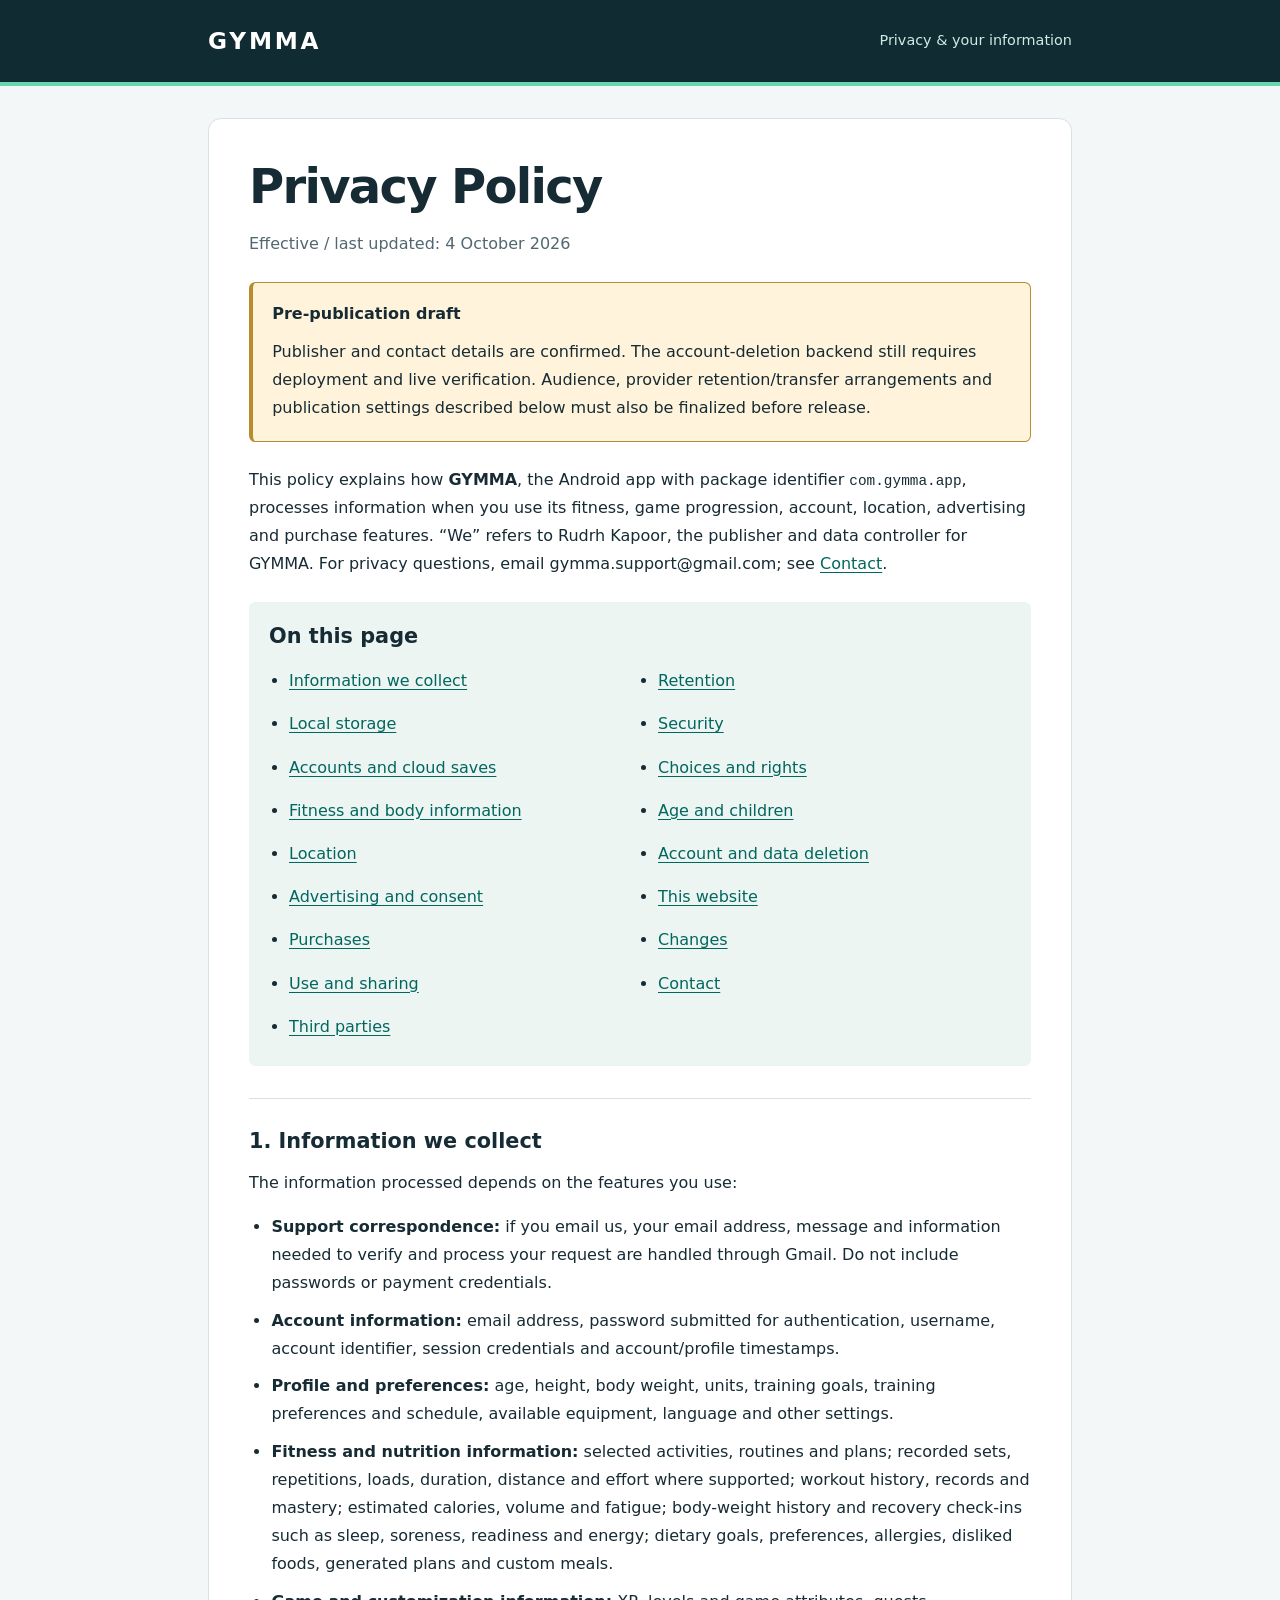
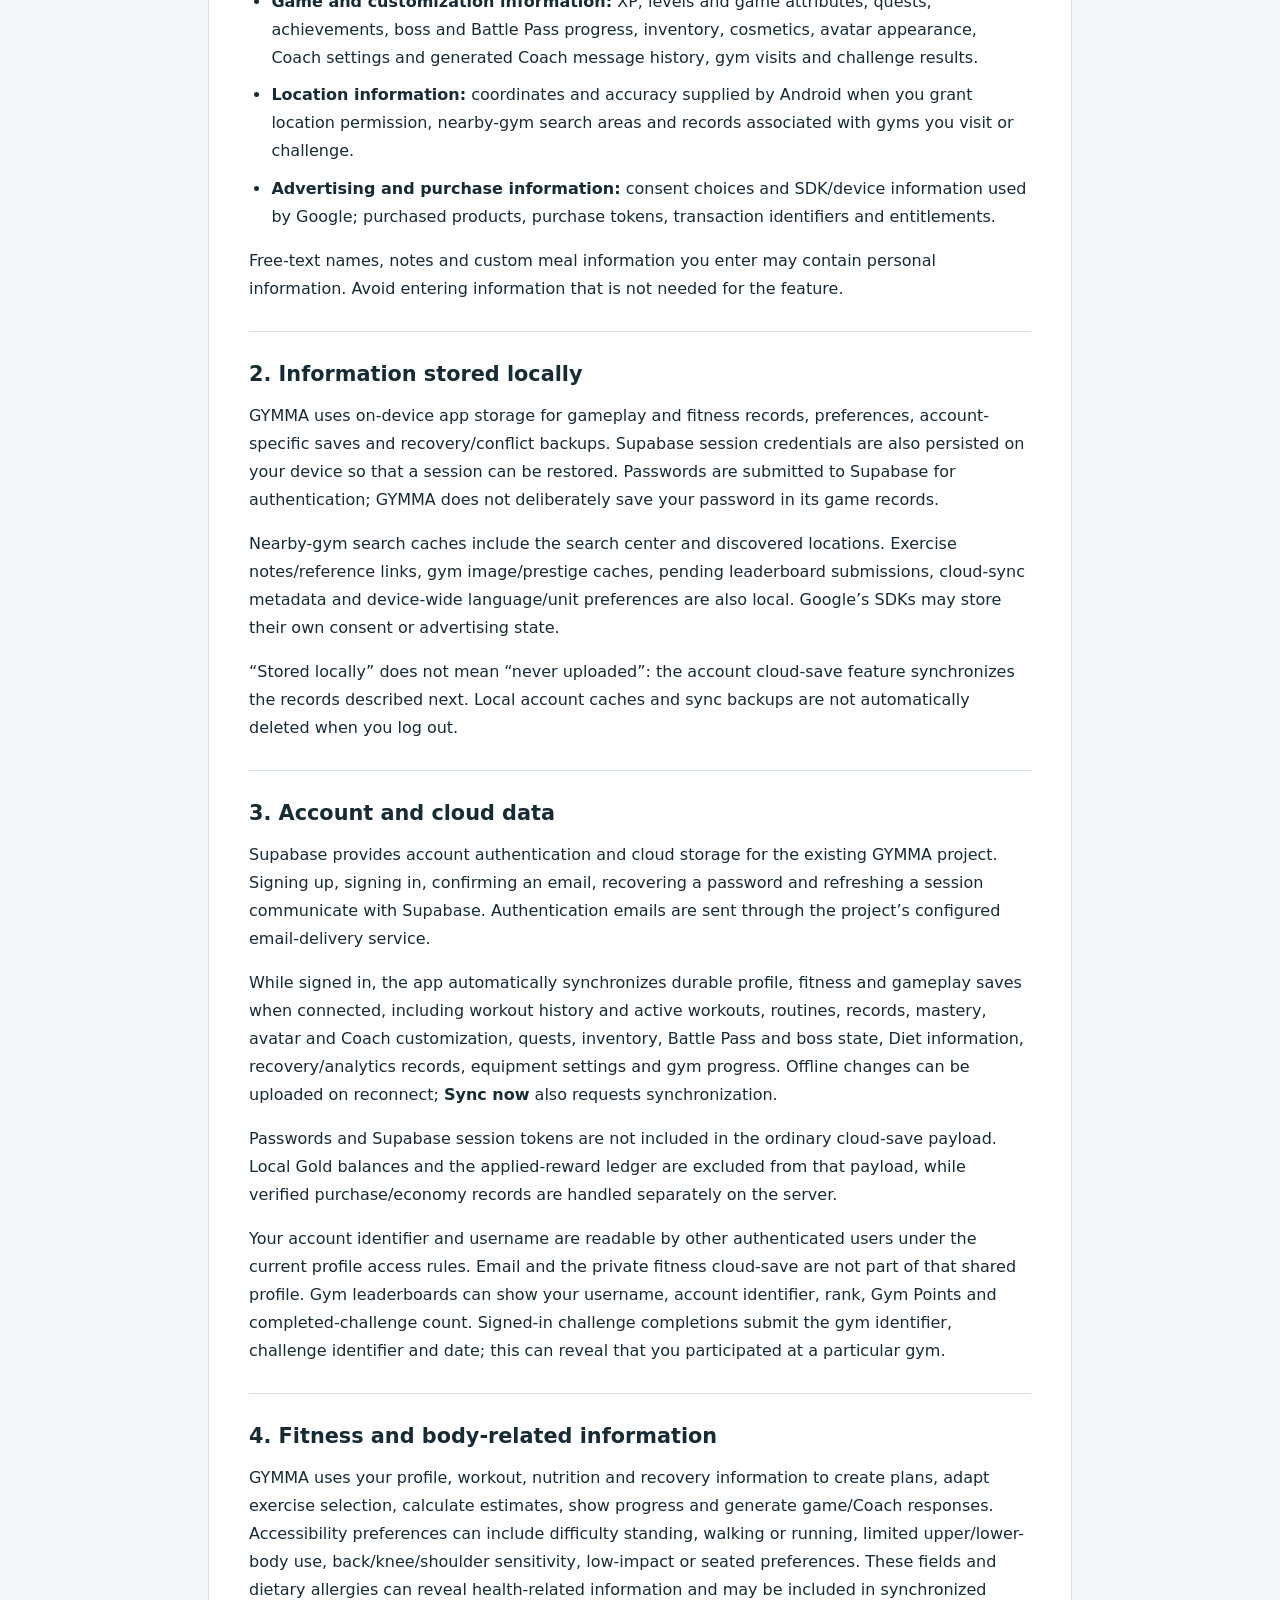
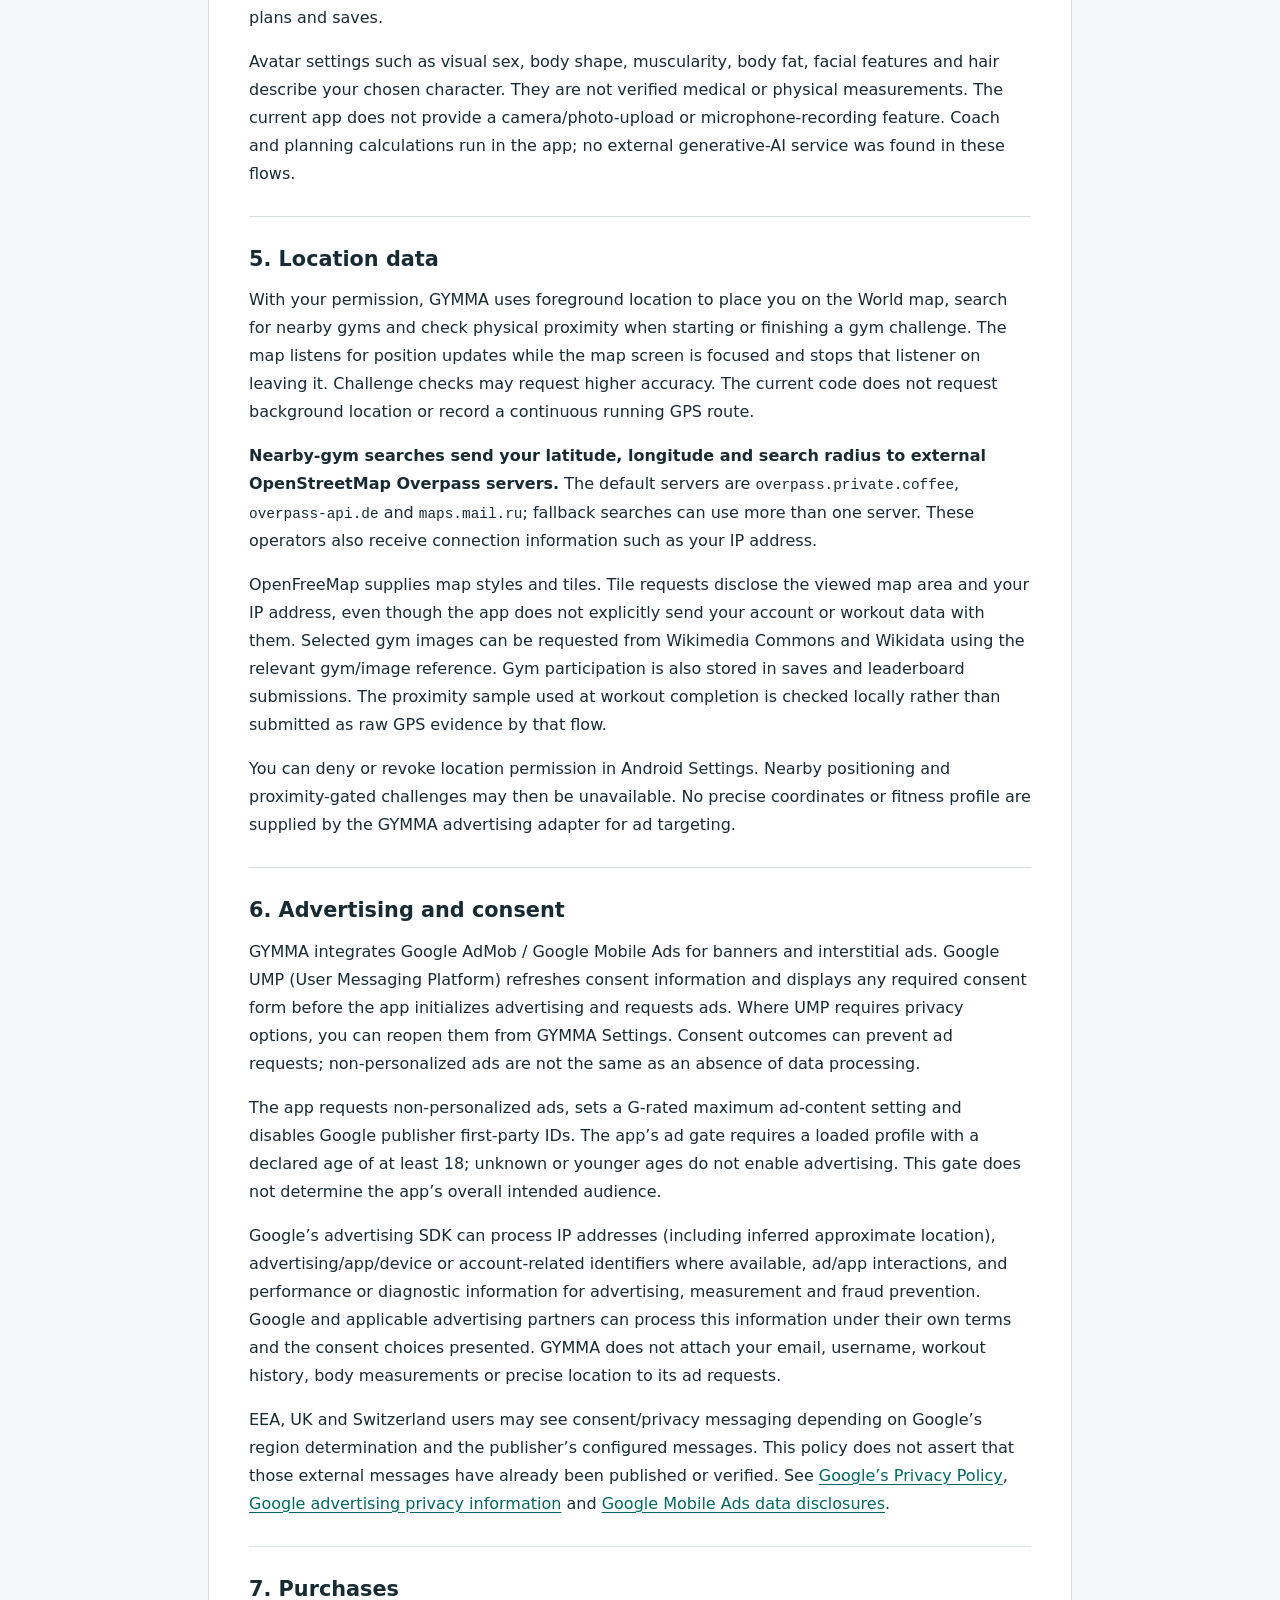
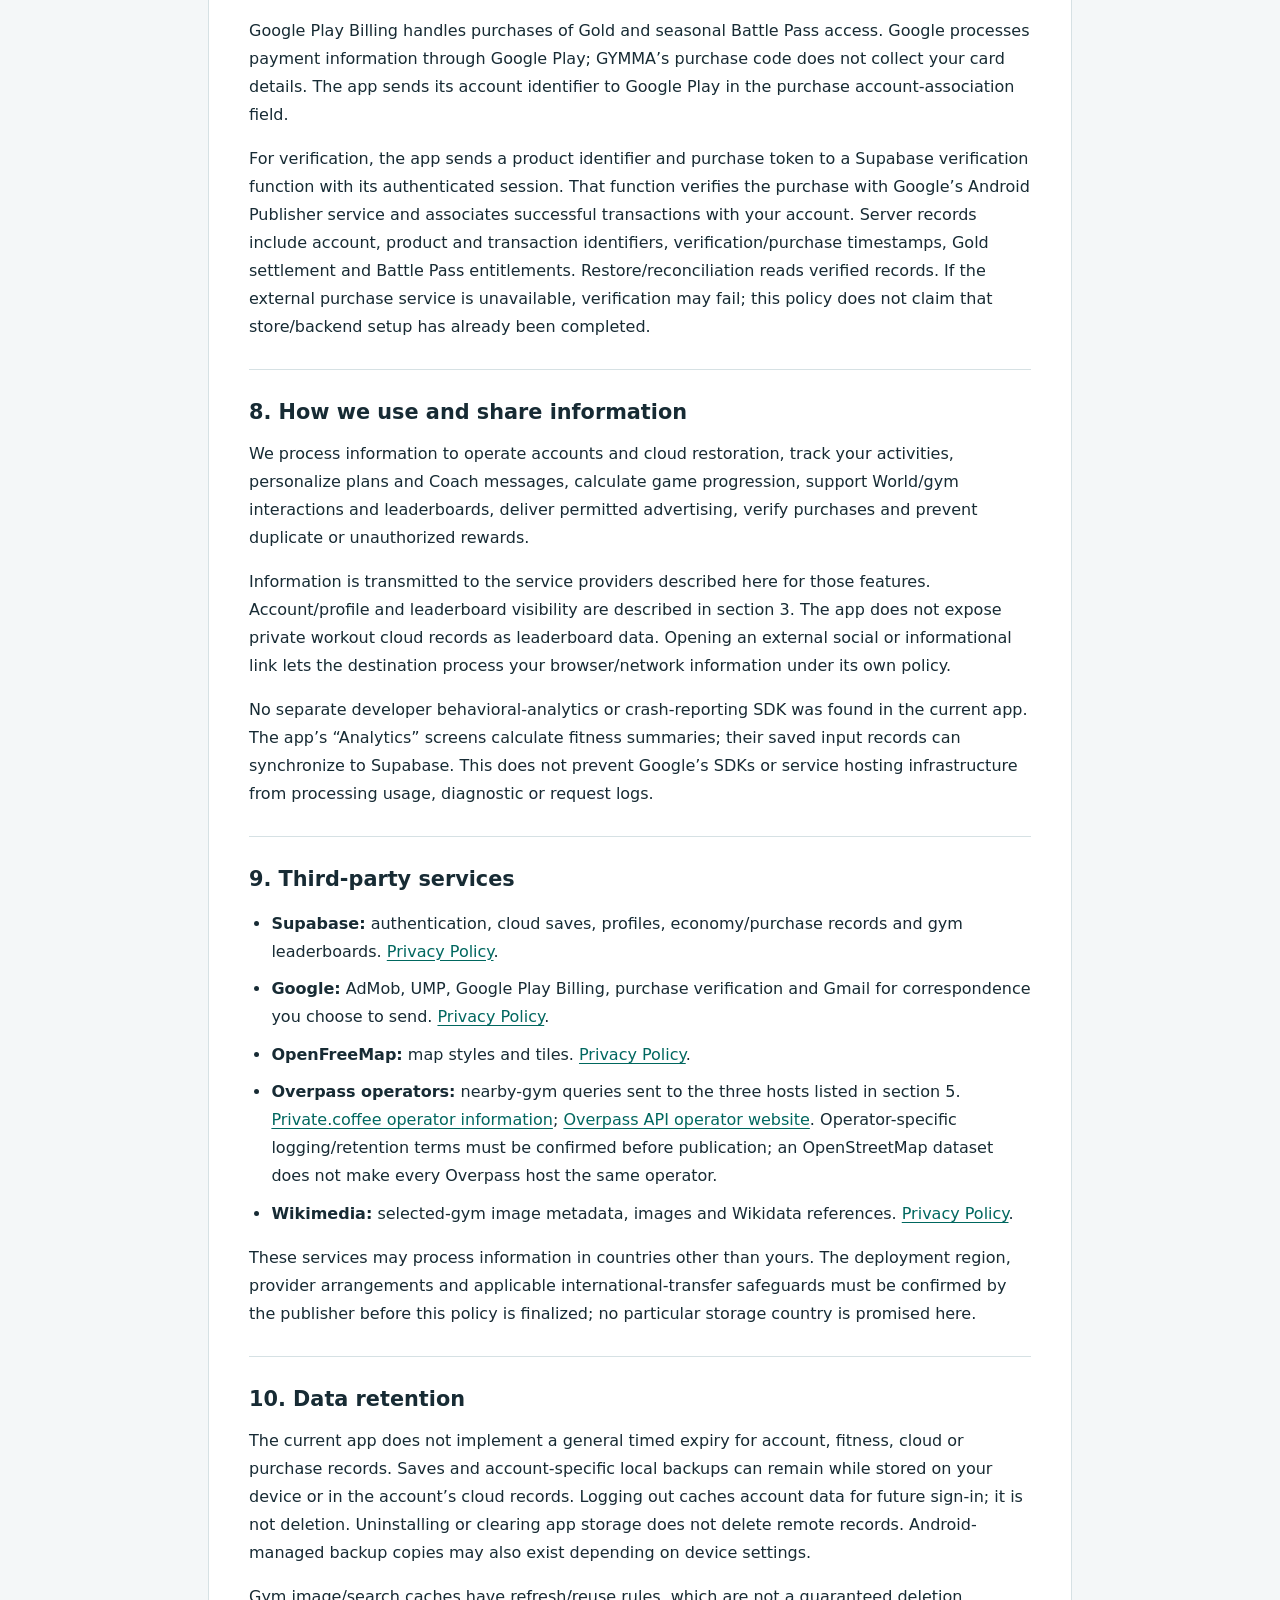
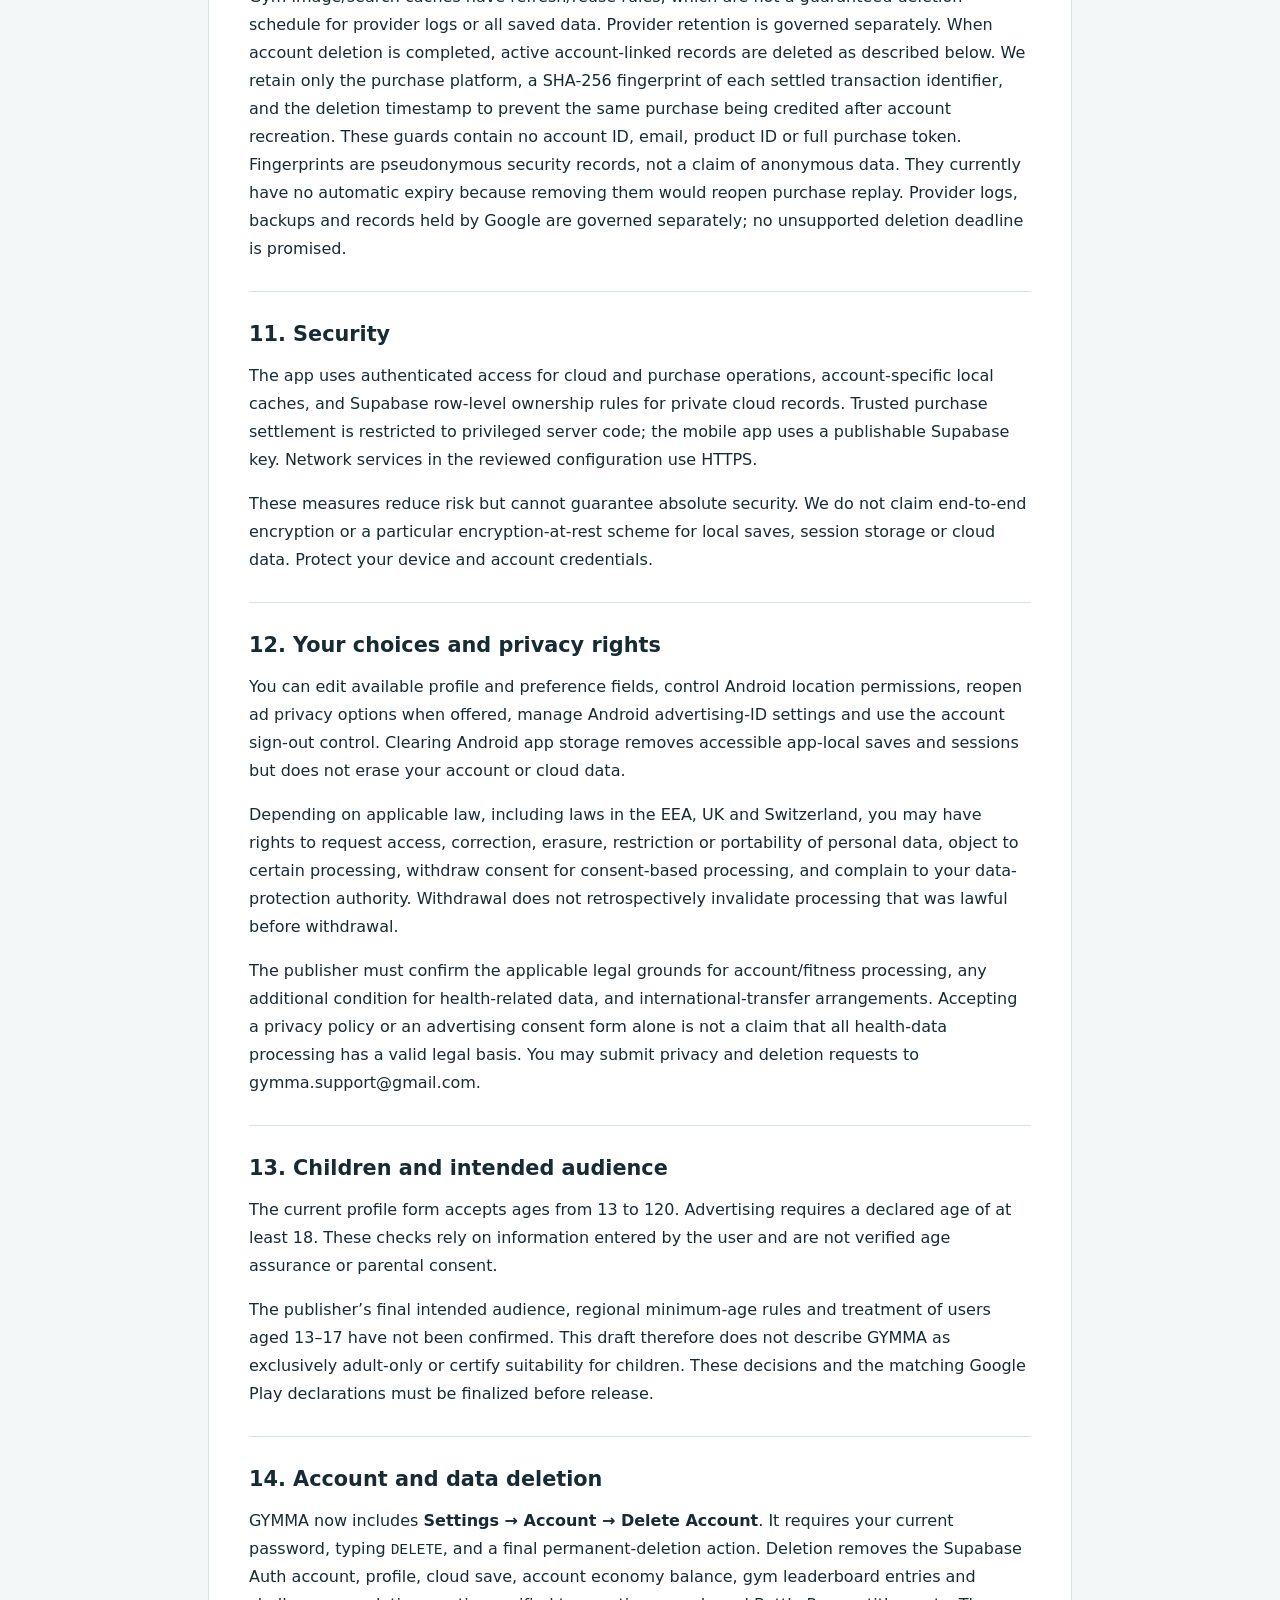
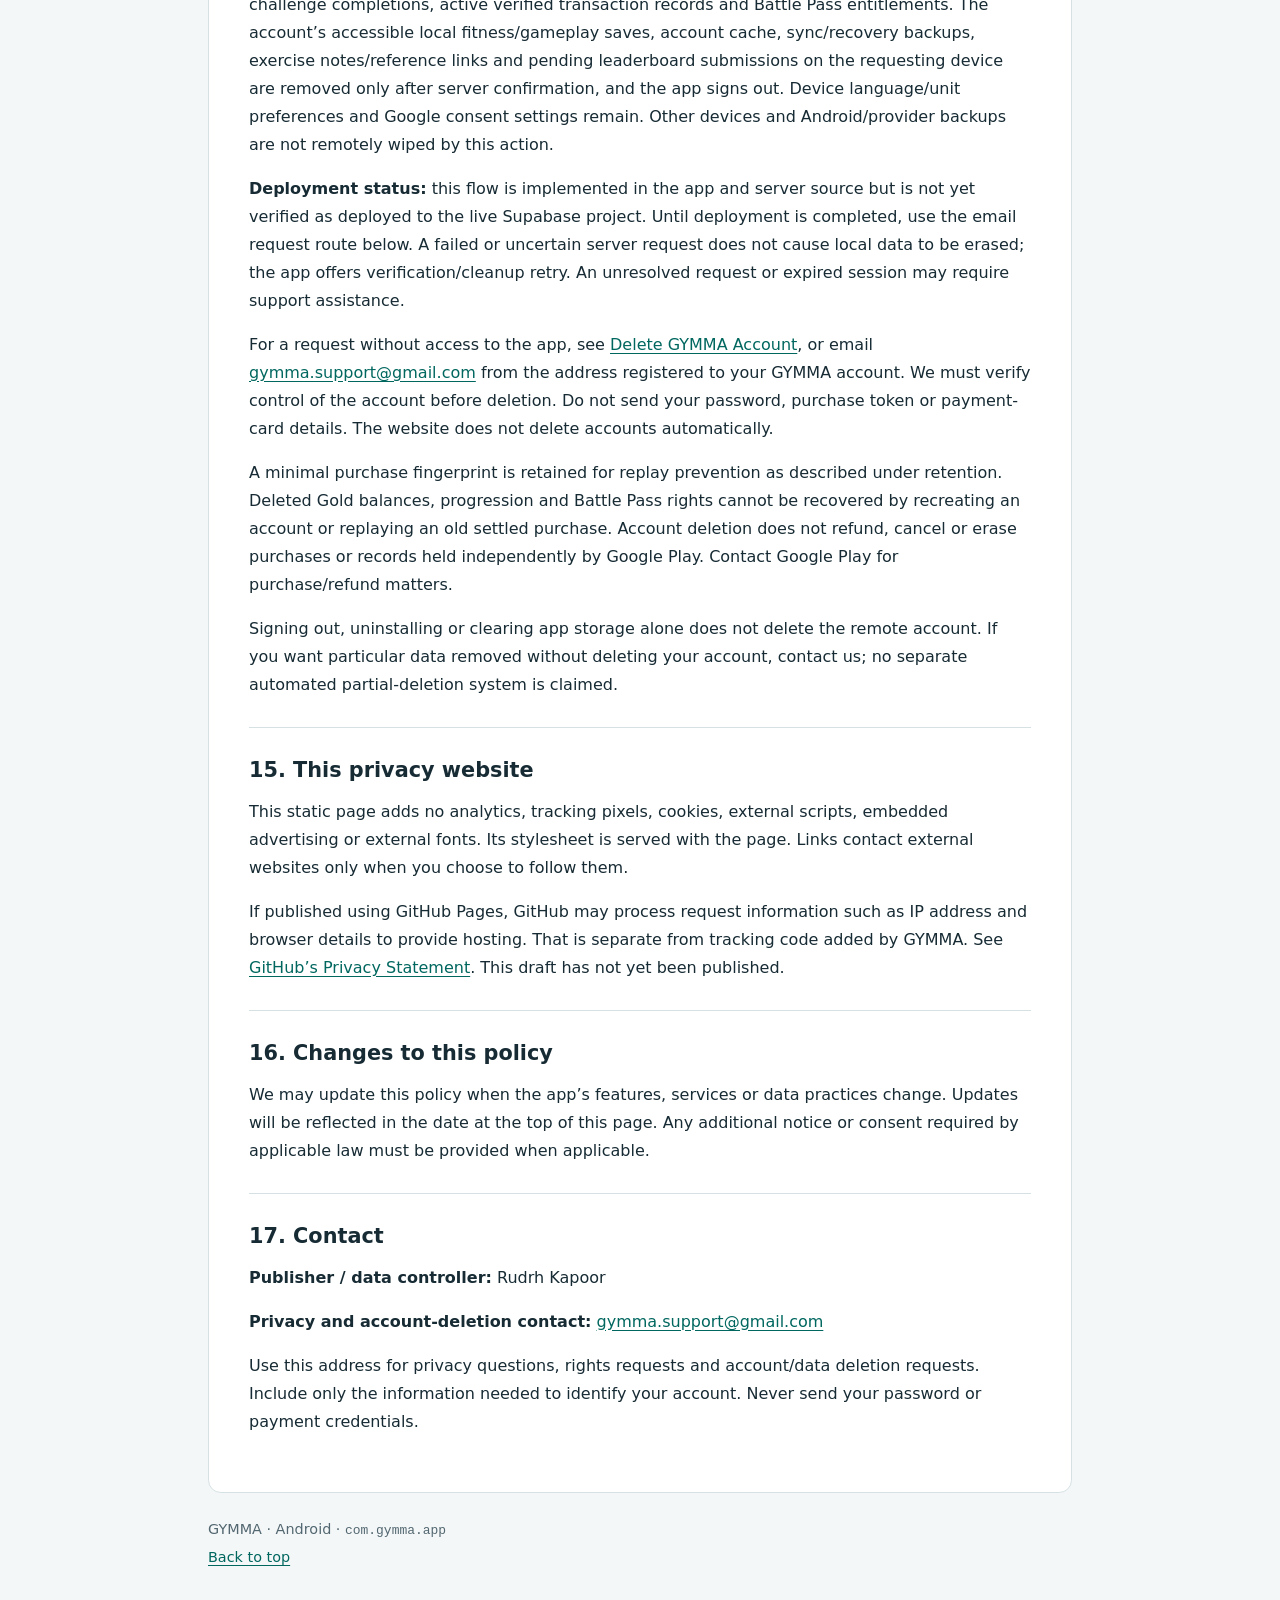
==== index.html @ 1f71e0b4 "Publish GYMMA privacy and account deletion pages" ====
<!doctype html>
<html lang="en">
<head>
  <meta charset="utf-8">
  <meta name="viewport" content="width=device-width, initial-scale=1">
  <meta name="description" content="Privacy information for the GYMMA Android fitness and progression app.">
  <meta name="referrer" content="no-referrer">
  <title>GYMMA — Privacy Policy</title>
  <link rel="stylesheet" href="styles.css">
</head>
<body>
  <a class="skip-link" href="#main">Skip to privacy policy</a>
  <header class="masthead"><div class="container"><span class="brand">GYMMA</span><span class="tagline">Privacy &amp; your information</span></div></header>
  <main id="main" class="container">
    <h1>Privacy Policy</h1>
    <p class="date">Effective / last updated: <time datetime="2026-10-04">4 October 2026</time></p>
    <aside class="notice" aria-labelledby="draft-title"><h2 id="draft-title">Pre-publication draft</h2><p>Publisher and contact details are confirmed. The account-deletion backend still requires deployment and live verification. Audience, provider retention/transfer arrangements and publication settings described below must also be finalized before release.</p></aside>
    <p>This policy explains how <strong>GYMMA</strong>, the Android app with package identifier <code>com.gymma.app</code>, processes information when you use its fitness, game progression, account, location, advertising and purchase features. “We” refers to Rudrh Kapoor, the publisher and data controller for GYMMA. For privacy questions, email gymma.support@gmail.com; see <a href="#contact">Contact</a>.</p>
    <nav class="contents" aria-label="Privacy policy sections"><h2>On this page</h2><ul>
      <li><a href="#information">Information we collect</a></li><li><a href="#local">Local storage</a></li><li><a href="#cloud">Accounts and cloud saves</a></li><li><a href="#fitness">Fitness and body information</a></li><li><a href="#location">Location</a></li><li><a href="#ads">Advertising and consent</a></li><li><a href="#purchases">Purchases</a></li><li><a href="#sharing">Use and sharing</a></li><li><a href="#services">Third parties</a></li><li><a href="#retention">Retention</a></li><li><a href="#security">Security</a></li><li><a href="#rights">Choices and rights</a></li><li><a href="#children">Age and children</a></li><li><a href="#deletion">Account and data deletion</a></li><li><a href="#website">This website</a></li><li><a href="#changes">Changes</a></li><li><a href="#contact">Contact</a></li>
    </ul></nav>
    <section id="information"><h2>1. Information we collect</h2><p>The information processed depends on the features you use:</p><ul>
      <li><strong>Support correspondence:</strong> if you email us, your email address, message and information needed to verify and process your request are handled through Gmail. Do not include passwords or payment credentials.</li>
      <li><strong>Account information:</strong> email address, password submitted for authentication, username, account identifier, session credentials and account/profile timestamps.</li>
      <li><strong>Profile and preferences:</strong> age, height, body weight, units, training goals, training preferences and schedule, available equipment, language and other settings.</li>
      <li><strong>Fitness and nutrition information:</strong> selected activities, routines and plans; recorded sets, repetitions, loads, duration, distance and effort where supported; workout history, records and mastery; estimated calories, volume and fatigue; body-weight history and recovery check-ins such as sleep, soreness, readiness and energy; dietary goals, preferences, allergies, disliked foods, generated plans and custom meals.</li>
      <li><strong>Game and customization information:</strong> XP, levels and game attributes, quests, achievements, boss and Battle Pass progress, inventory, cosmetics, avatar appearance, Coach settings and generated Coach message history, gym visits and challenge results.</li>
      <li><strong>Location information:</strong> coordinates and accuracy supplied by Android when you grant location permission, nearby-gym search areas and records associated with gyms you visit or challenge.</li>
      <li><strong>Advertising and purchase information:</strong> consent choices and SDK/device information used by Google; purchased products, purchase tokens, transaction identifiers and entitlements.</li>
    </ul><p>Free-text names, notes and custom meal information you enter may contain personal information. Avoid entering information that is not needed for the feature.</p></section>
    <section id="local"><h2>2. Information stored locally</h2><p>GYMMA uses on-device app storage for gameplay and fitness records, preferences, account-specific saves and recovery/conflict backups. Supabase session credentials are also persisted on your device so that a session can be restored. Passwords are submitted to Supabase for authentication; GYMMA does not deliberately save your password in its game records.</p><p>Nearby-gym search caches include the search center and discovered locations. Exercise notes/reference links, gym image/prestige caches, pending leaderboard submissions, cloud-sync metadata and device-wide language/unit preferences are also local. Google’s SDKs may store their own consent or advertising state.</p><p>“Stored locally” does not mean “never uploaded”: the account cloud-save feature synchronizes the records described next. Local account caches and sync backups are not automatically deleted when you log out.</p></section>
    <section id="cloud"><h2>3. Account and cloud data</h2><p>Supabase provides account authentication and cloud storage for the existing GYMMA project. Signing up, signing in, confirming an email, recovering a password and refreshing a session communicate with Supabase. Authentication emails are sent through the project’s configured email-delivery service.</p><p>While signed in, the app automatically synchronizes durable profile, fitness and gameplay saves when connected, including workout history and active workouts, routines, records, mastery, avatar and Coach customization, quests, inventory, Battle Pass and boss state, Diet information, recovery/analytics records, equipment settings and gym progress. Offline changes can be uploaded on reconnect; <strong>Sync now</strong> also requests synchronization.</p><p>Passwords and Supabase session tokens are not included in the ordinary cloud-save payload. Local Gold balances and the applied-reward ledger are excluded from that payload, while verified purchase/economy records are handled separately on the server.</p><p>Your account identifier and username are readable by other authenticated users under the current profile access rules. Email and the private fitness cloud-save are not part of that shared profile. Gym leaderboards can show your username, account identifier, rank, Gym Points and completed-challenge count. Signed-in challenge completions submit the gym identifier, challenge identifier and date; this can reveal that you participated at a particular gym.</p></section>
    <section id="fitness"><h2>4. Fitness and body-related information</h2><p>GYMMA uses your profile, workout, nutrition and recovery information to create plans, adapt exercise selection, calculate estimates, show progress and generate game/Coach responses. Accessibility preferences can include difficulty standing, walking or running, limited upper/lower-body use, back/knee/shoulder sensitivity, low-impact or seated preferences. These fields and dietary allergies can reveal health-related information and may be included in synchronized plans and saves.</p><p>Avatar settings such as visual sex, body shape, muscularity, body fat, facial features and hair describe your chosen character. They are not verified medical or physical measurements. The current app does not provide a camera/photo-upload or microphone-recording feature. Coach and planning calculations run in the app; no external generative-AI service was found in these flows.</p></section>
    <section id="location"><h2>5. Location data</h2><p>With your permission, GYMMA uses foreground location to place you on the World map, search for nearby gyms and check physical proximity when starting or finishing a gym challenge. The map listens for position updates while the map screen is focused and stops that listener on leaving it. Challenge checks may request higher accuracy. The current code does not request background location or record a continuous running GPS route.</p><p><strong>Nearby-gym searches send your latitude, longitude and search radius to external OpenStreetMap Overpass servers.</strong> The default servers are <code>overpass.private.coffee</code>, <code>overpass-api.de</code> and <code>maps.mail.ru</code>; fallback searches can use more than one server. These operators also receive connection information such as your IP address.</p><p>OpenFreeMap supplies map styles and tiles. Tile requests disclose the viewed map area and your IP address, even though the app does not explicitly send your account or workout data with them. Selected gym images can be requested from Wikimedia Commons and Wikidata using the relevant gym/image reference. Gym participation is also stored in saves and leaderboard submissions. The proximity sample used at workout completion is checked locally rather than submitted as raw GPS evidence by that flow.</p><p>You can deny or revoke location permission in Android Settings. Nearby positioning and proximity-gated challenges may then be unavailable. No precise coordinates or fitness profile are supplied by the GYMMA advertising adapter for ad targeting.</p></section>
    <section id="ads"><h2>6. Advertising and consent</h2><p>GYMMA integrates Google AdMob / Google Mobile Ads for banners and interstitial ads. Google UMP (User Messaging Platform) refreshes consent information and displays any required consent form before the app initializes advertising and requests ads. Where UMP requires privacy options, you can reopen them from GYMMA Settings. Consent outcomes can prevent ad requests; non-personalized ads are not the same as an absence of data processing.</p><p>The app requests non-personalized ads, sets a G-rated maximum ad-content setting and disables Google publisher first-party IDs. The app’s ad gate requires a loaded profile with a declared age of at least 18; unknown or younger ages do not enable advertising. This gate does not determine the app’s overall intended audience.</p><p>Google’s advertising SDK can process IP addresses (including inferred approximate location), advertising/app/device or account-related identifiers where available, ad/app interactions, and performance or diagnostic information for advertising, measurement and fraud prevention. Google and applicable advertising partners can process this information under their own terms and the consent choices presented. GYMMA does not attach your email, username, workout history, body measurements or precise location to its ad requests.</p><p>EEA, UK and Switzerland users may see consent/privacy messaging depending on Google’s region determination and the publisher’s configured messages. This policy does not assert that those external messages have already been published or verified. See <a href="https://policies.google.com/privacy">Google’s Privacy Policy</a>, <a href="https://policies.google.com/technologies/ads">Google advertising privacy information</a> and <a href="https://developers.google.com/admob/android/privacy/play-data-disclosure">Google Mobile Ads data disclosures</a>.</p></section>
    <section id="purchases"><h2>7. Purchases</h2><p>Google Play Billing handles purchases of Gold and seasonal Battle Pass access. Google processes payment information through Google Play; GYMMA’s purchase code does not collect your card details. The app sends its account identifier to Google Play in the purchase account-association field.</p><p>For verification, the app sends a product identifier and purchase token to a Supabase verification function with its authenticated session. That function verifies the purchase with Google’s Android Publisher service and associates successful transactions with your account. Server records include account, product and transaction identifiers, verification/purchase timestamps, Gold settlement and Battle Pass entitlements. Restore/reconciliation reads verified records. If the external purchase service is unavailable, verification may fail; this policy does not claim that store/backend setup has already been completed.</p></section>
    <section id="sharing"><h2>8. How we use and share information</h2><p>We process information to operate accounts and cloud restoration, track your activities, personalize plans and Coach messages, calculate game progression, support World/gym interactions and leaderboards, deliver permitted advertising, verify purchases and prevent duplicate or unauthorized rewards.</p><p>Information is transmitted to the service providers described here for those features. Account/profile and leaderboard visibility are described in section 3. The app does not expose private workout cloud records as leaderboard data. Opening an external social or informational link lets the destination process your browser/network information under its own policy.</p><p>No separate developer behavioral-analytics or crash-reporting SDK was found in the current app. The app’s “Analytics” screens calculate fitness summaries; their saved input records can synchronize to Supabase. This does not prevent Google’s SDKs or service hosting infrastructure from processing usage, diagnostic or request logs.</p></section>
    <section id="services"><h2>9. Third-party services</h2><ul>
      <li><strong>Supabase:</strong> authentication, cloud saves, profiles, economy/purchase records and gym leaderboards. <a href="https://supabase.com/privacy">Privacy Policy</a>.</li>
      <li><strong>Google:</strong> AdMob, UMP, Google Play Billing, purchase verification and Gmail for correspondence you choose to send. <a href="https://policies.google.com/privacy">Privacy Policy</a>.</li>
      <li><strong>OpenFreeMap:</strong> map styles and tiles. <a href="https://openfreemap.org/privacy/">Privacy Policy</a>.</li>
      <li><strong>Overpass operators:</strong> nearby-gym queries sent to the three hosts listed in section 5. <a href="https://private.coffee/legal.html">Private.coffee operator information</a>; <a href="https://overpass-api.de/">Overpass API operator website</a>. Operator-specific logging/retention terms must be confirmed before publication; an OpenStreetMap dataset does not make every Overpass host the same operator.</li>
      <li><strong>Wikimedia:</strong> selected-gym image metadata, images and Wikidata references. <a href="https://foundation.wikimedia.org/wiki/Policy:Privacy_policy">Privacy Policy</a>.</li>
    </ul><p>These services may process information in countries other than yours. The deployment region, provider arrangements and applicable international-transfer safeguards must be confirmed by the publisher before this policy is finalized; no particular storage country is promised here.</p></section>
    <section id="retention"><h2>10. Data retention</h2><p>The current app does not implement a general timed expiry for account, fitness, cloud or purchase records. Saves and account-specific local backups can remain while stored on your device or in the account’s cloud records. Logging out caches account data for future sign-in; it is not deletion. Uninstalling or clearing app storage does not delete remote records. Android-managed backup copies may also exist depending on device settings.</p><p>Gym image/search caches have refresh/reuse rules, which are not a guaranteed deletion schedule for provider logs or all saved data. Provider retention is governed separately. When account deletion is completed, active account-linked records are deleted as described below. We retain only the purchase platform, a SHA-256 fingerprint of each settled transaction identifier, and the deletion timestamp to prevent the same purchase being credited after account recreation. These guards contain no account ID, email, product ID or full purchase token. Fingerprints are pseudonymous security records, not a claim of anonymous data. They currently have no automatic expiry because removing them would reopen purchase replay. Provider logs, backups and records held by Google are governed separately; no unsupported deletion deadline is promised.</p></section>
    <section id="security"><h2>11. Security</h2><p>The app uses authenticated access for cloud and purchase operations, account-specific local caches, and Supabase row-level ownership rules for private cloud records. Trusted purchase settlement is restricted to privileged server code; the mobile app uses a publishable Supabase key. Network services in the reviewed configuration use HTTPS.</p><p>These measures reduce risk but cannot guarantee absolute security. We do not claim end-to-end encryption or a particular encryption-at-rest scheme for local saves, session storage or cloud data. Protect your device and account credentials.</p></section>
    <section id="rights"><h2>12. Your choices and privacy rights</h2><p>You can edit available profile and preference fields, control Android location permissions, reopen ad privacy options when offered, manage Android advertising-ID settings and use the account sign-out control. Clearing Android app storage removes accessible app-local saves and sessions but does not erase your account or cloud data.</p><p>Depending on applicable law, including laws in the EEA, UK and Switzerland, you may have rights to request access, correction, erasure, restriction or portability of personal data, object to certain processing, withdraw consent for consent-based processing, and complain to your data-protection authority. Withdrawal does not retrospectively invalidate processing that was lawful before withdrawal.</p><p>The publisher must confirm the applicable legal grounds for account/fitness processing, any additional condition for health-related data, and international-transfer arrangements. Accepting a privacy policy or an advertising consent form alone is not a claim that all health-data processing has a valid legal basis. You may submit privacy and deletion requests to gymma.support@gmail.com.</p></section>
    <section id="children"><h2>13. Children and intended audience</h2><p>The current profile form accepts ages from 13 to 120. Advertising requires a declared age of at least 18. These checks rely on information entered by the user and are not verified age assurance or parental consent.</p><p>The publisher’s final intended audience, regional minimum-age rules and treatment of users aged 13–17 have not been confirmed. This draft therefore does not describe GYMMA as exclusively adult-only or certify suitability for children. These decisions and the matching Google Play declarations must be finalized before release.</p></section>
    <section id="deletion"><h2>14. Account and data deletion</h2><p>GYMMA now includes <strong>Settings → Account → Delete Account</strong>. It requires your current password, typing <code>DELETE</code>, and a final permanent-deletion action. Deletion removes the Supabase Auth account, profile, cloud save, account economy balance, gym leaderboard entries and challenge completions, active verified transaction records and Battle Pass entitlements. The account’s accessible local fitness/gameplay saves, account cache, sync/recovery backups, exercise notes/reference links and pending leaderboard submissions on the requesting device are removed only after server confirmation, and the app signs out. Device language/unit preferences and Google consent settings remain. Other devices and Android/provider backups are not remotely wiped by this action.</p><p><strong>Deployment status:</strong> this flow is implemented in the app and server source but is not yet verified as deployed to the live Supabase project. Until deployment is completed, use the email request route below. A failed or uncertain server request does not cause local data to be erased; the app offers verification/cleanup retry. An unresolved request or expired session may require support assistance.</p><p>For a request without access to the app, see <a href="delete-account/">Delete GYMMA Account</a>, or email <a href="mailto:gymma.support@gmail.com?subject=GYMMA%20account%20deletion">gymma.support@gmail.com</a> from the address registered to your GYMMA account. We must verify control of the account before deletion. Do not send your password, purchase token or payment-card details. The website does not delete accounts automatically.</p><p>A minimal purchase fingerprint is retained for replay prevention as described under retention. Deleted Gold balances, progression and Battle Pass rights cannot be recovered by recreating an account or replaying an old settled purchase. Account deletion does not refund, cancel or erase purchases or records held independently by Google Play. Contact Google Play for purchase/refund matters.</p><p>Signing out, uninstalling or clearing app storage alone does not delete the remote account. If you want particular data removed without deleting your account, contact us; no separate automated partial-deletion system is claimed.</p></section>
    <section id="website"><h2>15. This privacy website</h2><p>This static page adds no analytics, tracking pixels, cookies, external scripts, embedded advertising or external fonts. Its stylesheet is served with the page. Links contact external websites only when you choose to follow them.</p><p>If published using GitHub Pages, GitHub may process request information such as IP address and browser details to provide hosting. That is separate from tracking code added by GYMMA. See <a href="https://docs.github.com/en/site-policy/privacy-policies/github-general-privacy-statement">GitHub’s Privacy Statement</a>. This draft has not yet been published.</p></section>
    <section id="changes"><h2>16. Changes to this policy</h2><p>We may update this policy when the app’s features, services or data practices change. Updates will be reflected in the date at the top of this page. Any additional notice or consent required by applicable law must be provided when applicable.</p></section>
    <section id="contact"><h2>17. Contact</h2><p><strong>Publisher / data controller:</strong> Rudrh Kapoor</p><p><strong>Privacy and account-deletion contact:</strong> <a href="mailto:gymma.support@gmail.com">gymma.support@gmail.com</a></p><p>Use this address for privacy questions, rights requests and account/data deletion requests. Include only the information needed to identify your account. Never send your password or payment credentials.</p></section>
  </main>
  <footer class="container"><p>GYMMA · Android · <code>com.gymma.app</code></p><a href="#main">Back to top</a></footer>
</body>
</html>
---- styles.css ----
:root { color-scheme: light; --ink: #172b34; --muted: #526770; --accent: #00675f; --paper: #fff; --line: #d6e1e4; }
* { box-sizing: border-box; }
html { scroll-padding-top: 1.5rem; }
body { margin: 0; color: var(--ink); background: #f4f7f8; font: 1rem/1.75 system-ui, -apple-system, BlinkMacSystemFont, "Segoe UI", sans-serif; }
.container { width: min(100% - 2.5rem, 54rem); margin-inline: auto; }
.masthead { background: #102b32; color: #fff; padding: 1.3rem 0; border-bottom: 4px solid #69d6b2; }
.masthead .container { display: flex; align-items: center; justify-content: space-between; gap: 1rem; flex-wrap: wrap; }
.brand { font-size: 1.45rem; font-weight: 800; letter-spacing: .12em; }
.tagline { color: #cfebe5; font-size: .9rem; }
main { background: var(--paper); padding: 2.5rem; margin-top: 2rem; border: 1px solid var(--line); border-radius: .8rem; }
h1 { font-size: clamp(2rem, 7vw, 3rem); line-height: 1.15; margin: 0 0 1rem; letter-spacing: -.035em; }
h2 { font-size: 1.3rem; line-height: 1.4; margin: 0 0 .8rem; }
p { margin: 0 0 1rem; }
.date { color: var(--muted); }
.notice { padding: 1.2rem; background: #fff4db; border: 1px solid #b88b30; border-left-width: 4px; border-radius: .4rem; margin: 1.5rem 0; }
.notice h2 { font-size: 1rem; }
.notice p { margin-bottom: 0; }
.contents { padding: 1.25rem; background: #edf5f3; border-radius: .4rem; margin: 1.5rem 0 2rem; }
.contents ul { columns: 2; padding-left: 1.25rem; margin-bottom: 0; }
.contents li { break-inside: avoid; padding-bottom: .35rem; }
section { border-top: 1px solid var(--line); padding-top: 1.75rem; margin-top: 1.75rem; }
ul { padding-left: 1.4rem; }
li { margin-bottom: .6rem; }
a { color: var(--accent); text-underline-offset: .2em; overflow-wrap: anywhere; }
a:hover { text-decoration-thickness: 2px; }
a:focus-visible { outline: 3px solid #005f9c; outline-offset: 4px; border-radius: 2px; }
code { font-size: .9em; overflow-wrap: anywhere; }
.skip-link { position: absolute; top: -8rem; left: 1rem; padding: .75rem; color: #fff; background: #102b32; z-index: 1; }
.skip-link:focus { top: .5rem; }
footer { padding: 1.5rem 0 2.5rem; color: var(--muted); font-size: .9rem; }
footer p { margin-bottom: .2rem; }
@media (max-width: 600px) { .container { width: calc(100% - 1.5rem); } main { padding: 1.25rem; margin-top: 1rem; } .contents ul { columns: 1; } .tagline { width: 100%; } }
@media print { body { background: #fff; } main { width: 100%; border: 0; padding: 0; margin: 0; } .masthead, .contents, .skip-link, footer { display: none; } section { break-inside: avoid; } a { color: inherit; } }
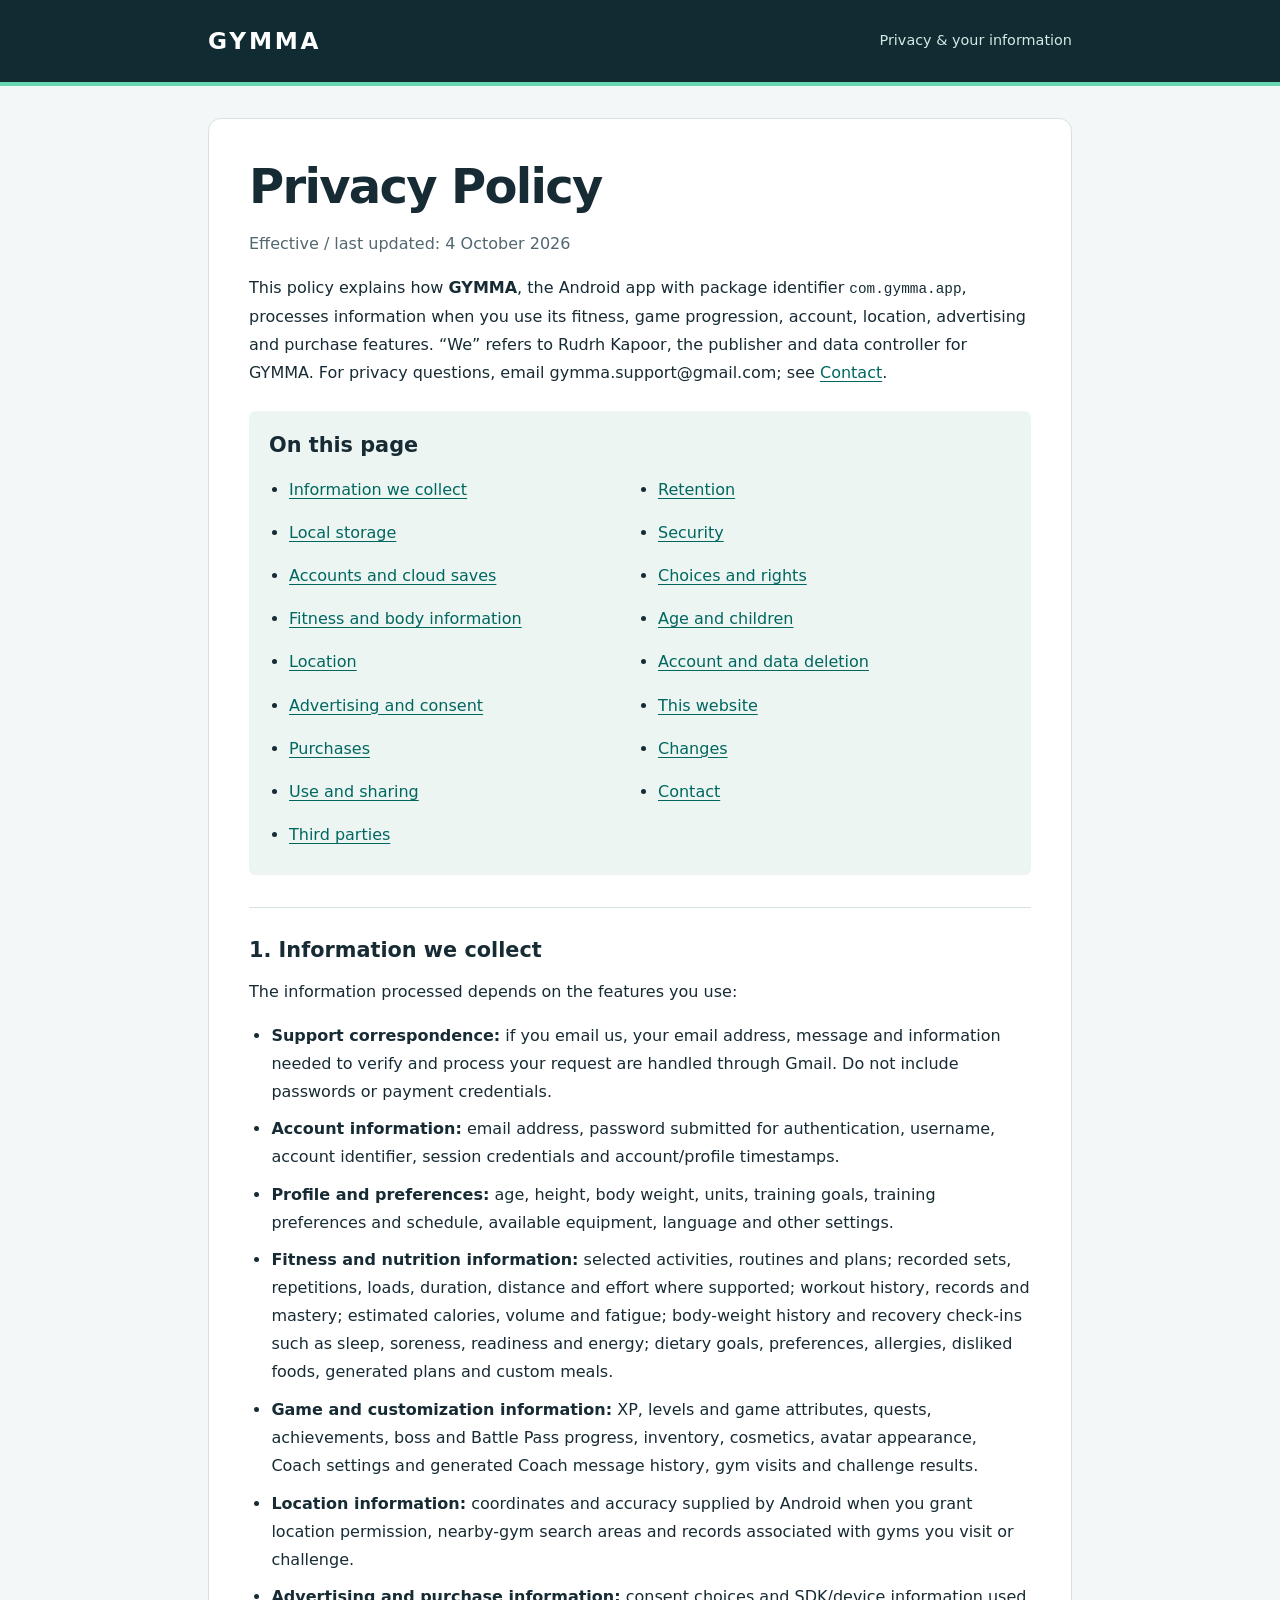
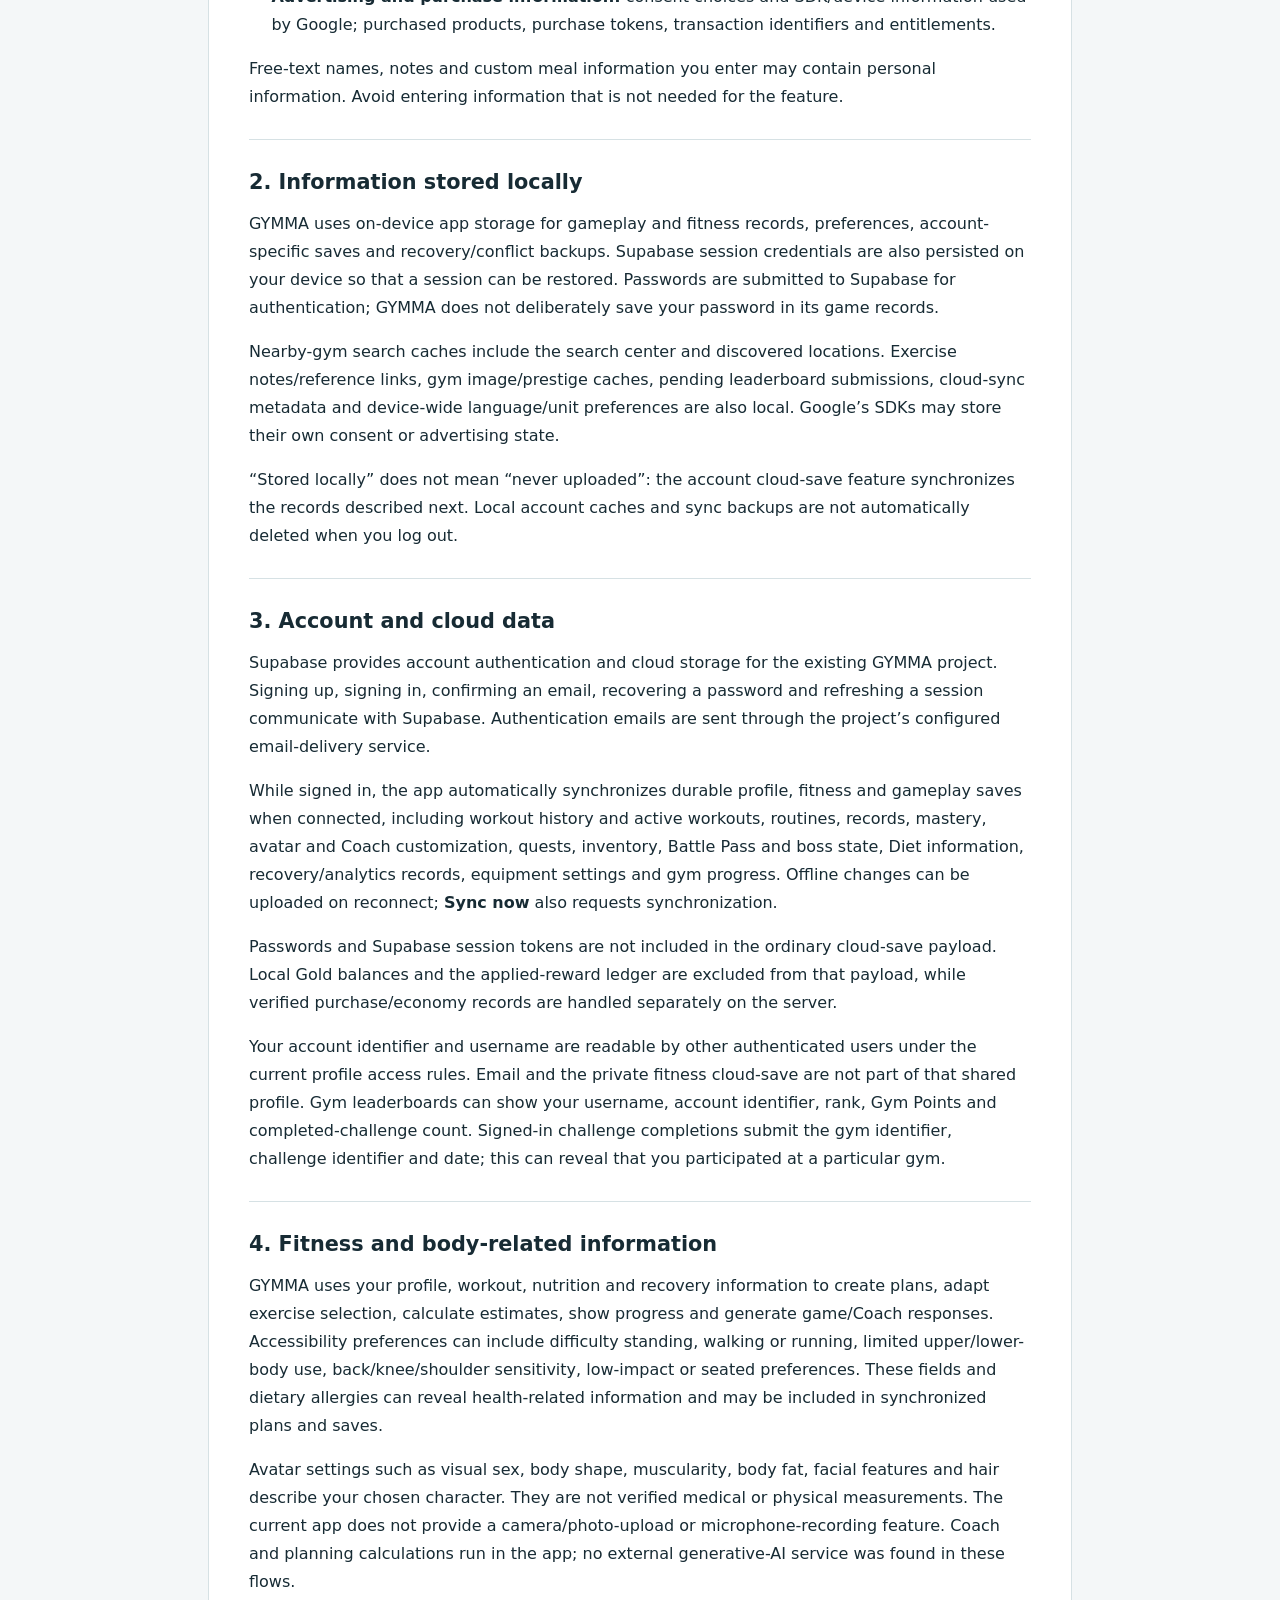
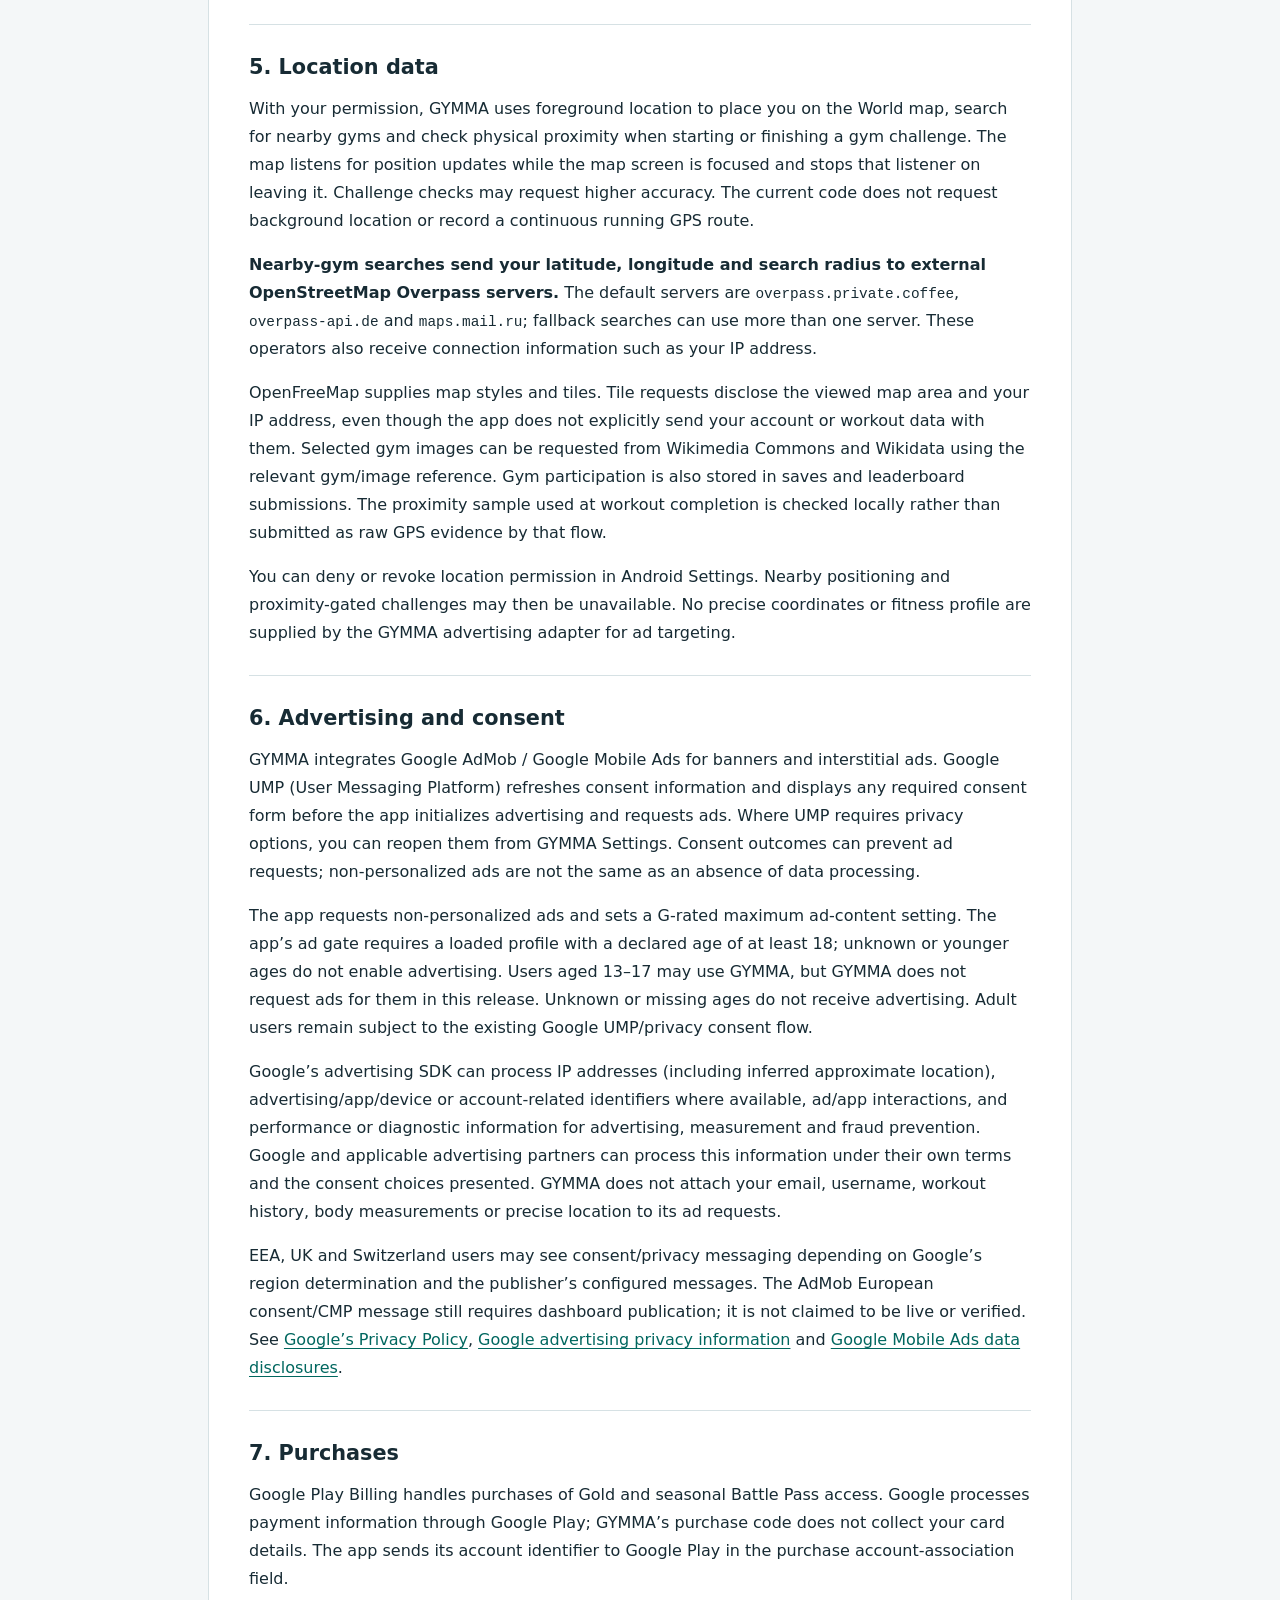
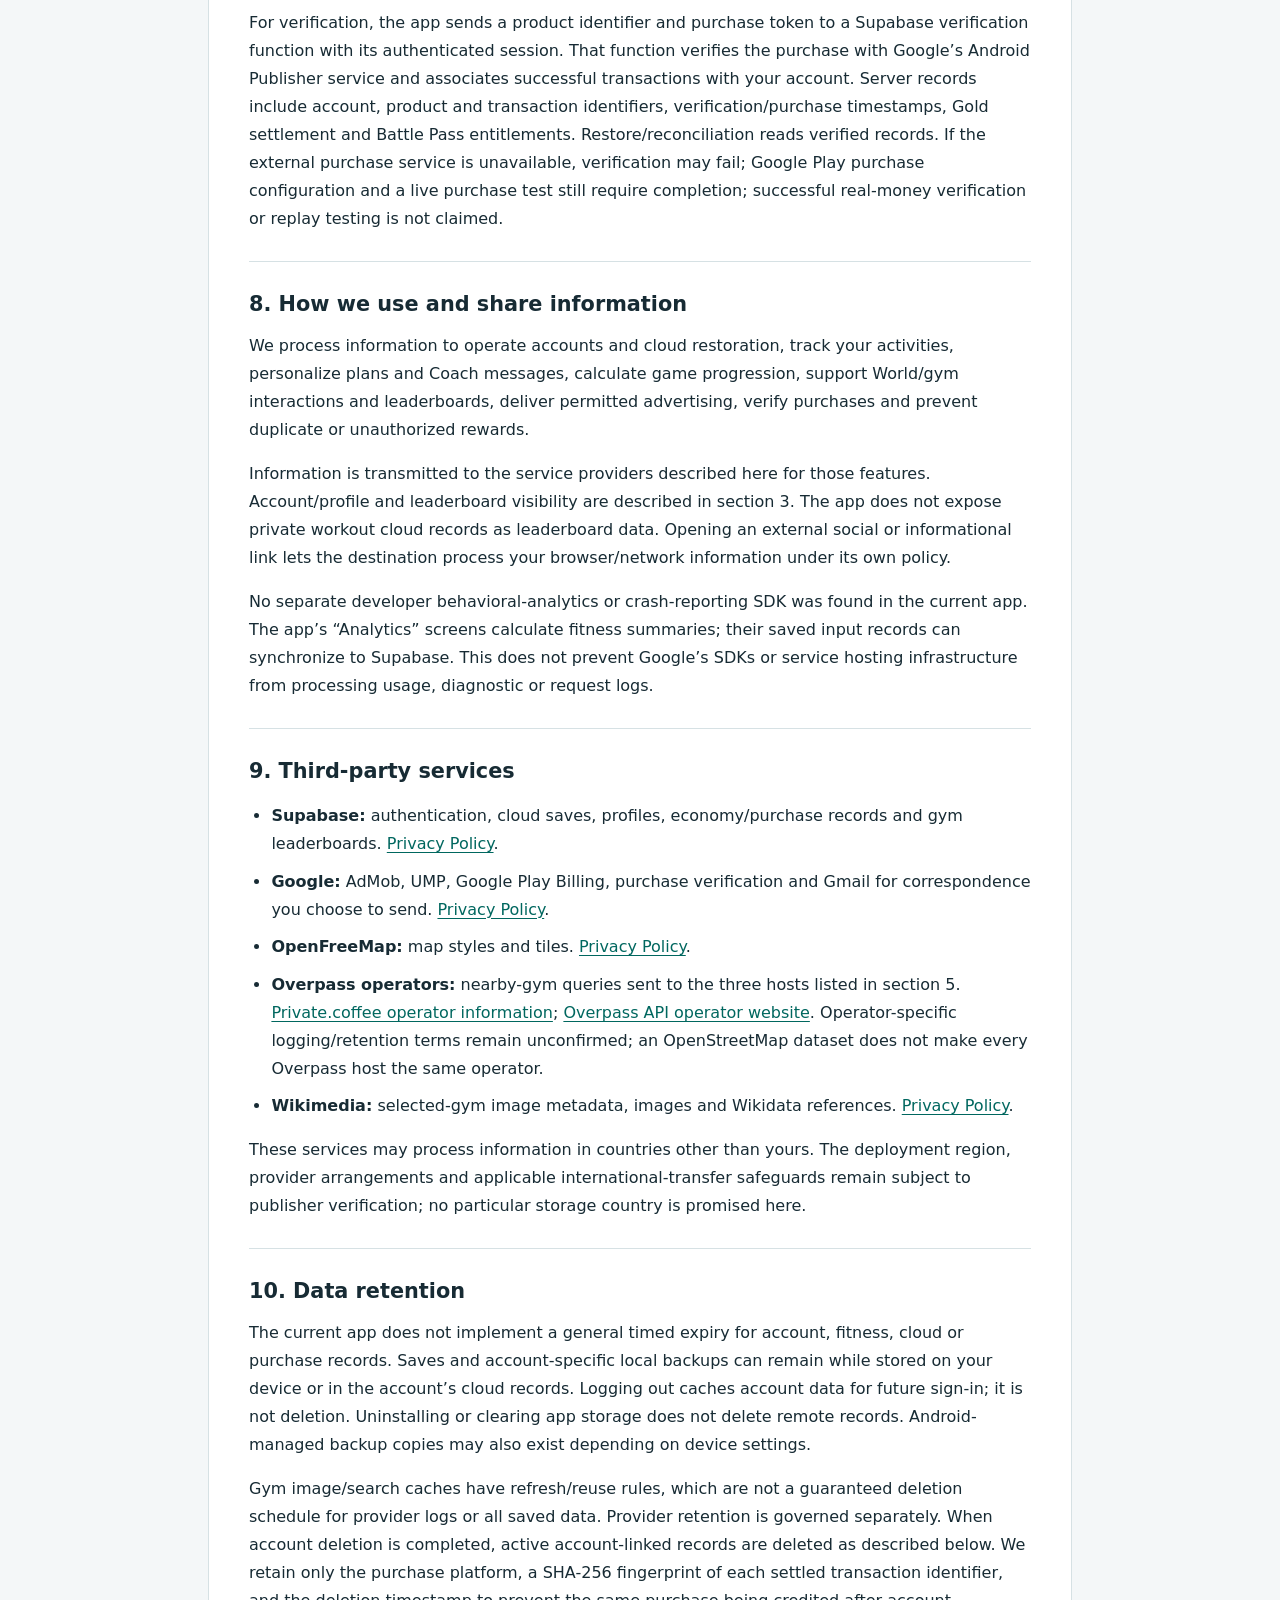
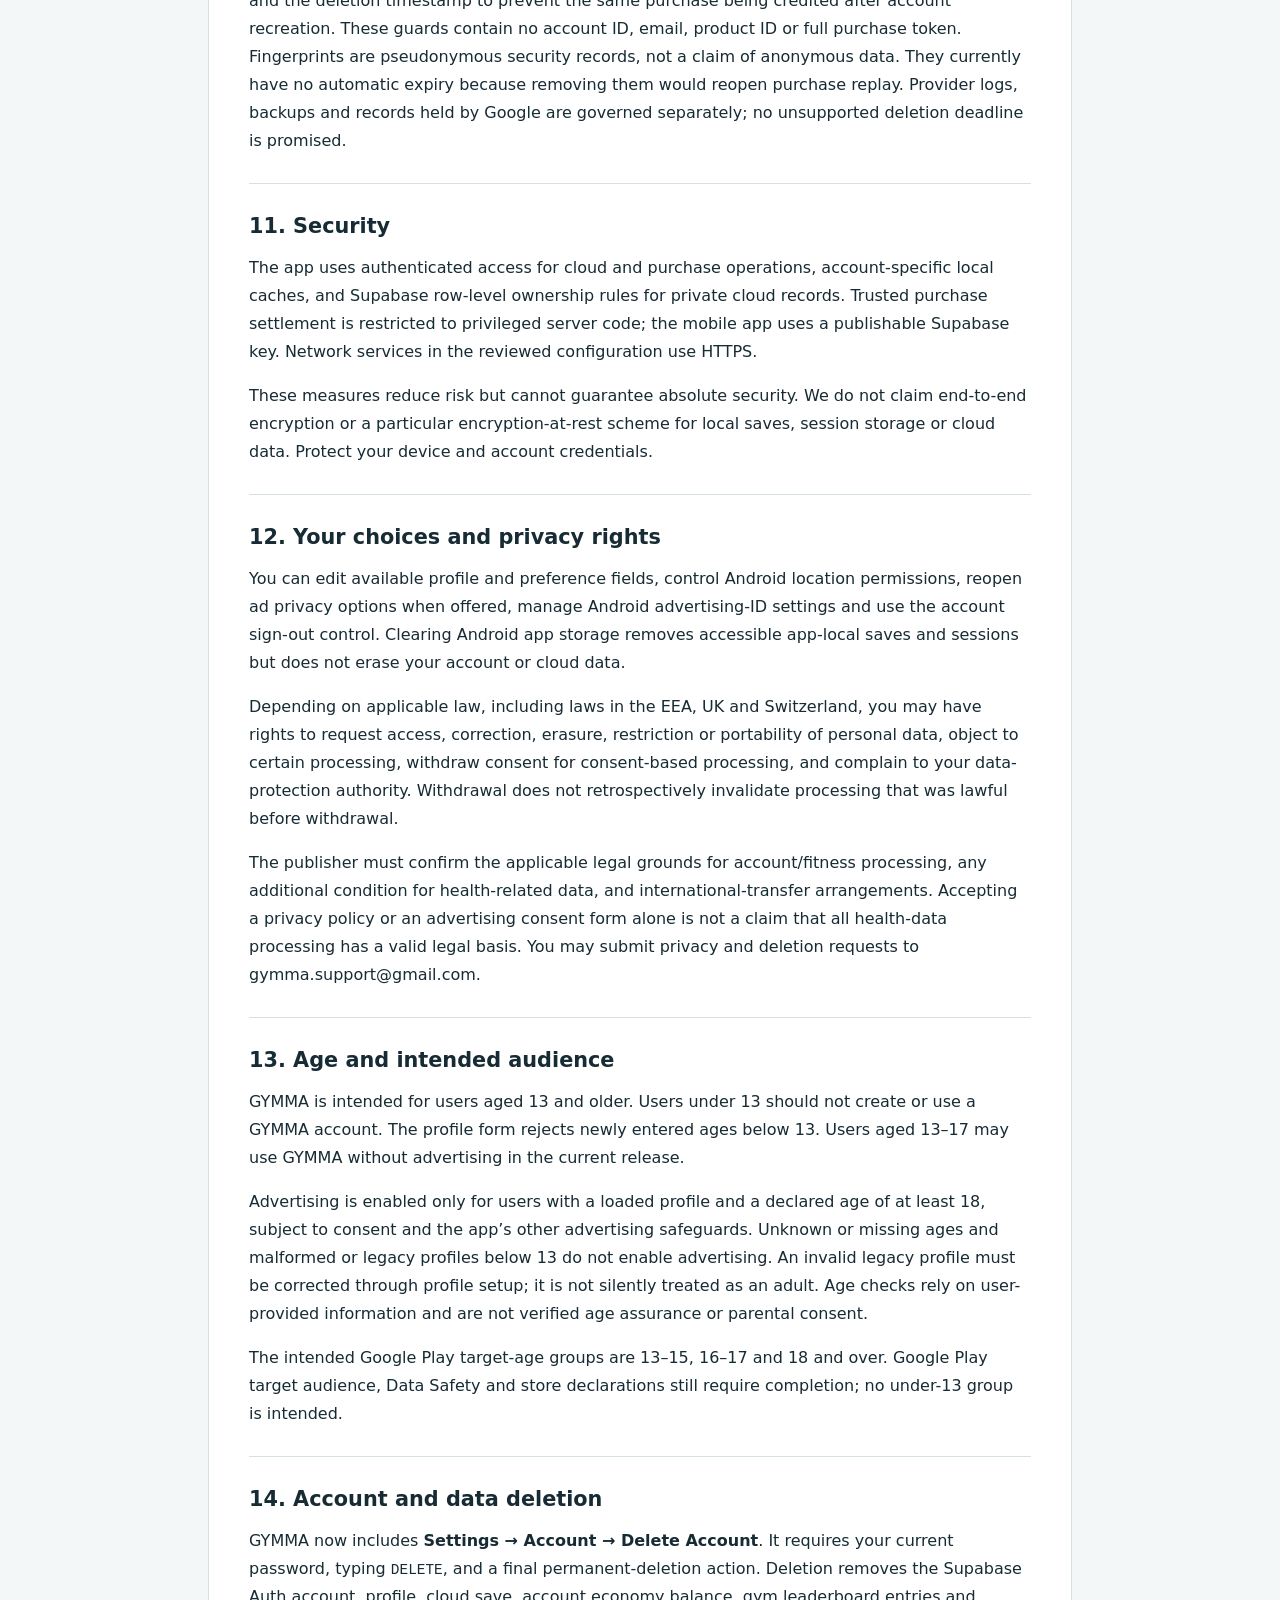
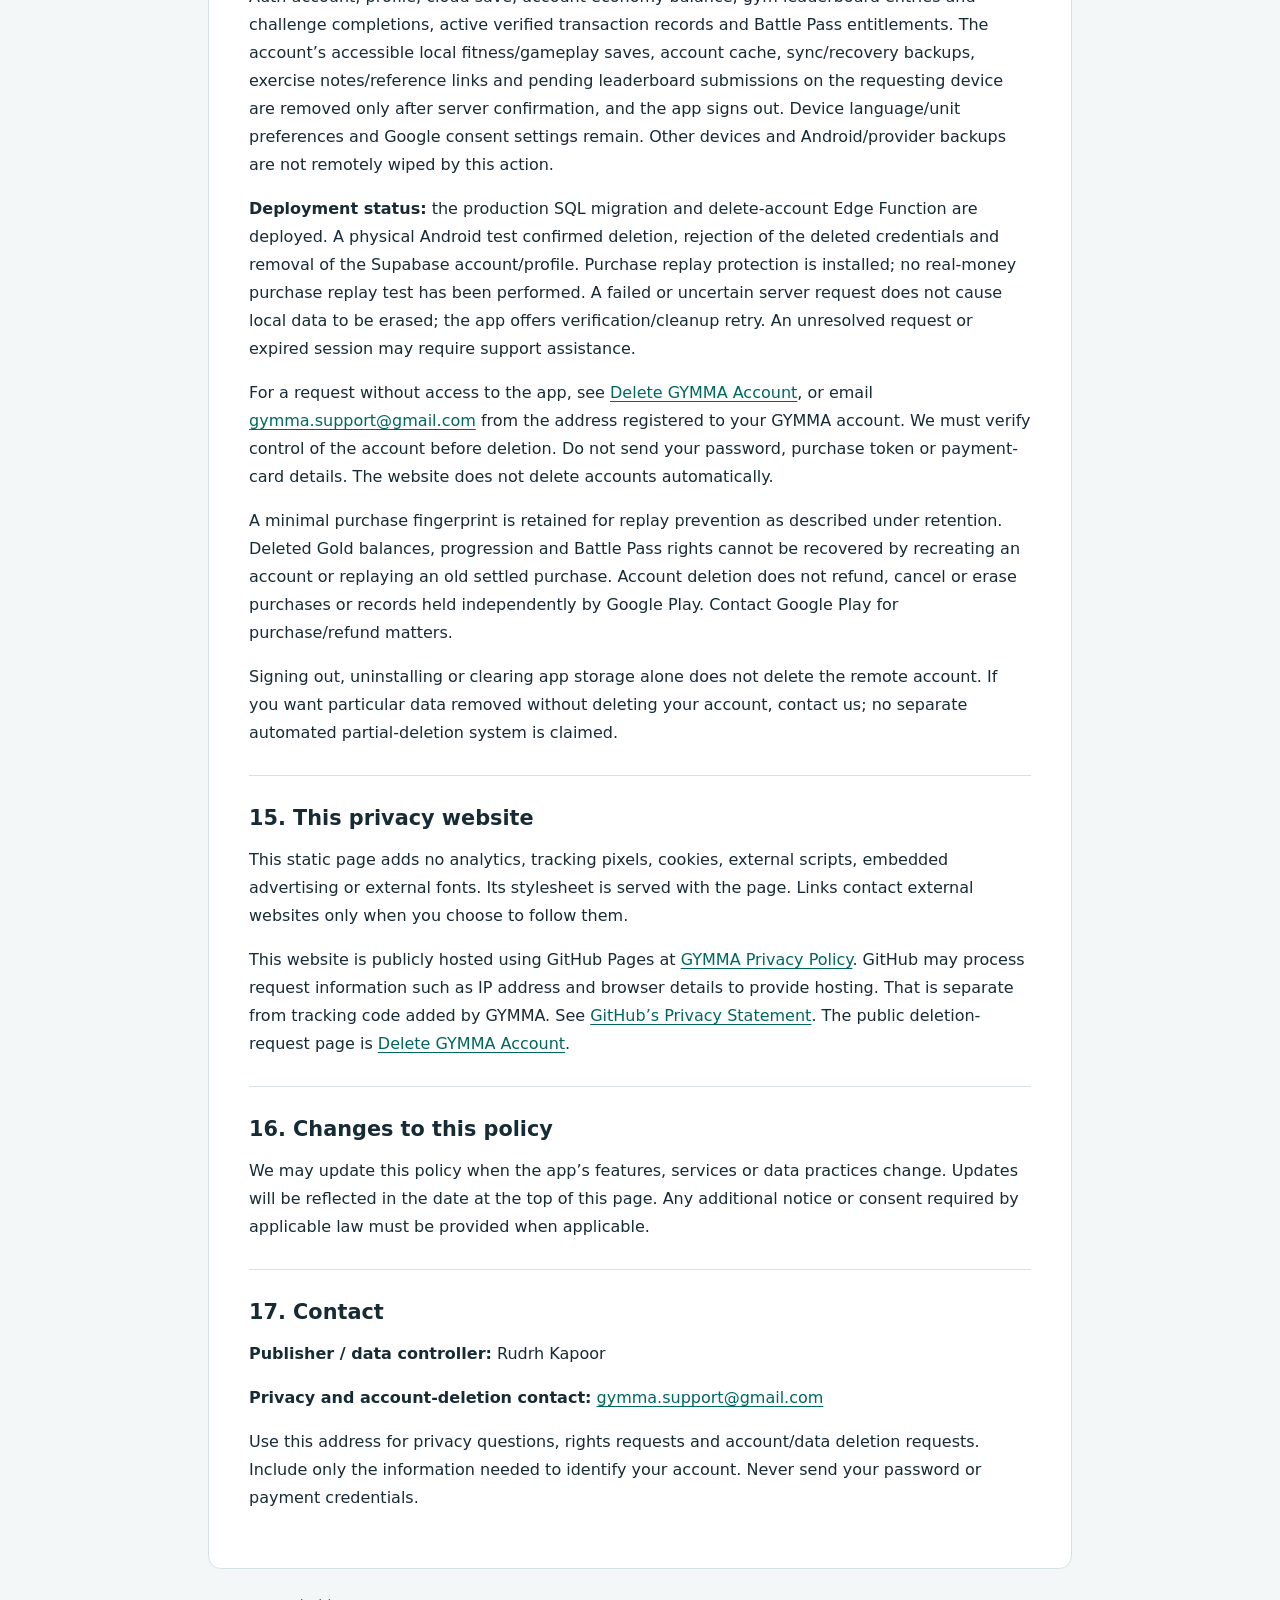
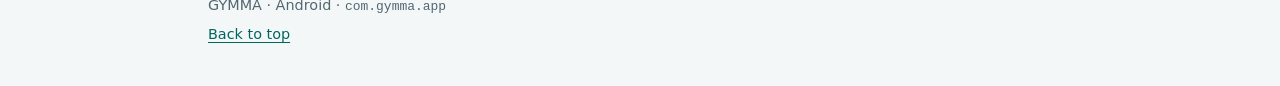
==== commit f0a3af11: "Finalize GYMMA privacy and deletion policy" ====
--- a/index.html
+++ b/index.html
@@ -14,7 +14,6 @@
   <main id="main" class="container">
     <h1>Privacy Policy</h1>
     <p class="date">Effective / last updated: <time datetime="2026-10-04">4 October 2026</time></p>
-    <aside class="notice" aria-labelledby="draft-title"><h2 id="draft-title">Pre-publication draft</h2><p>Publisher and contact details are confirmed. The account-deletion backend still requires deployment and live verification. Audience, provider retention/transfer arrangements and publication settings described below must also be finalized before release.</p></aside>
     <p>This policy explains how <strong>GYMMA</strong>, the Android app with package identifier <code>com.gymma.app</code>, processes information when you use its fitness, game progression, account, location, advertising and purchase features. “We” refers to Rudrh Kapoor, the publisher and data controller for GYMMA. For privacy questions, email gymma.support@gmail.com; see <a href="#contact">Contact</a>.</p>
     <nav class="contents" aria-label="Privacy policy sections"><h2>On this page</h2><ul>
       <li><a href="#information">Information we collect</a></li><li><a href="#local">Local storage</a></li><li><a href="#cloud">Accounts and cloud saves</a></li><li><a href="#fitness">Fitness and body information</a></li><li><a href="#location">Location</a></li><li><a href="#ads">Advertising and consent</a></li><li><a href="#purchases">Purchases</a></li><li><a href="#sharing">Use and sharing</a></li><li><a href="#services">Third parties</a></li><li><a href="#retention">Retention</a></li><li><a href="#security">Security</a></li><li><a href="#rights">Choices and rights</a></li><li><a href="#children">Age and children</a></li><li><a href="#deletion">Account and data deletion</a></li><li><a href="#website">This website</a></li><li><a href="#changes">Changes</a></li><li><a href="#contact">Contact</a></li>
@@ -32,22 +31,22 @@
     <section id="cloud"><h2>3. Account and cloud data</h2><p>Supabase provides account authentication and cloud storage for the existing GYMMA project. Signing up, signing in, confirming an email, recovering a password and refreshing a session communicate with Supabase. Authentication emails are sent through the project’s configured email-delivery service.</p><p>While signed in, the app automatically synchronizes durable profile, fitness and gameplay saves when connected, including workout history and active workouts, routines, records, mastery, avatar and Coach customization, quests, inventory, Battle Pass and boss state, Diet information, recovery/analytics records, equipment settings and gym progress. Offline changes can be uploaded on reconnect; <strong>Sync now</strong> also requests synchronization.</p><p>Passwords and Supabase session tokens are not included in the ordinary cloud-save payload. Local Gold balances and the applied-reward ledger are excluded from that payload, while verified purchase/economy records are handled separately on the server.</p><p>Your account identifier and username are readable by other authenticated users under the current profile access rules. Email and the private fitness cloud-save are not part of that shared profile. Gym leaderboards can show your username, account identifier, rank, Gym Points and completed-challenge count. Signed-in challenge completions submit the gym identifier, challenge identifier and date; this can reveal that you participated at a particular gym.</p></section>
     <section id="fitness"><h2>4. Fitness and body-related information</h2><p>GYMMA uses your profile, workout, nutrition and recovery information to create plans, adapt exercise selection, calculate estimates, show progress and generate game/Coach responses. Accessibility preferences can include difficulty standing, walking or running, limited upper/lower-body use, back/knee/shoulder sensitivity, low-impact or seated preferences. These fields and dietary allergies can reveal health-related information and may be included in synchronized plans and saves.</p><p>Avatar settings such as visual sex, body shape, muscularity, body fat, facial features and hair describe your chosen character. They are not verified medical or physical measurements. The current app does not provide a camera/photo-upload or microphone-recording feature. Coach and planning calculations run in the app; no external generative-AI service was found in these flows.</p></section>
     <section id="location"><h2>5. Location data</h2><p>With your permission, GYMMA uses foreground location to place you on the World map, search for nearby gyms and check physical proximity when starting or finishing a gym challenge. The map listens for position updates while the map screen is focused and stops that listener on leaving it. Challenge checks may request higher accuracy. The current code does not request background location or record a continuous running GPS route.</p><p><strong>Nearby-gym searches send your latitude, longitude and search radius to external OpenStreetMap Overpass servers.</strong> The default servers are <code>overpass.private.coffee</code>, <code>overpass-api.de</code> and <code>maps.mail.ru</code>; fallback searches can use more than one server. These operators also receive connection information such as your IP address.</p><p>OpenFreeMap supplies map styles and tiles. Tile requests disclose the viewed map area and your IP address, even though the app does not explicitly send your account or workout data with them. Selected gym images can be requested from Wikimedia Commons and Wikidata using the relevant gym/image reference. Gym participation is also stored in saves and leaderboard submissions. The proximity sample used at workout completion is checked locally rather than submitted as raw GPS evidence by that flow.</p><p>You can deny or revoke location permission in Android Settings. Nearby positioning and proximity-gated challenges may then be unavailable. No precise coordinates or fitness profile are supplied by the GYMMA advertising adapter for ad targeting.</p></section>
-    <section id="ads"><h2>6. Advertising and consent</h2><p>GYMMA integrates Google AdMob / Google Mobile Ads for banners and interstitial ads. Google UMP (User Messaging Platform) refreshes consent information and displays any required consent form before the app initializes advertising and requests ads. Where UMP requires privacy options, you can reopen them from GYMMA Settings. Consent outcomes can prevent ad requests; non-personalized ads are not the same as an absence of data processing.</p><p>The app requests non-personalized ads, sets a G-rated maximum ad-content setting and disables Google publisher first-party IDs. The app’s ad gate requires a loaded profile with a declared age of at least 18; unknown or younger ages do not enable advertising. This gate does not determine the app’s overall intended audience.</p><p>Google’s advertising SDK can process IP addresses (including inferred approximate location), advertising/app/device or account-related identifiers where available, ad/app interactions, and performance or diagnostic information for advertising, measurement and fraud prevention. Google and applicable advertising partners can process this information under their own terms and the consent choices presented. GYMMA does not attach your email, username, workout history, body measurements or precise location to its ad requests.</p><p>EEA, UK and Switzerland users may see consent/privacy messaging depending on Google’s region determination and the publisher’s configured messages. This policy does not assert that those external messages have already been published or verified. See <a href="https://policies.google.com/privacy">Google’s Privacy Policy</a>, <a href="https://policies.google.com/technologies/ads">Google advertising privacy information</a> and <a href="https://developers.google.com/admob/android/privacy/play-data-disclosure">Google Mobile Ads data disclosures</a>.</p></section>
-    <section id="purchases"><h2>7. Purchases</h2><p>Google Play Billing handles purchases of Gold and seasonal Battle Pass access. Google processes payment information through Google Play; GYMMA’s purchase code does not collect your card details. The app sends its account identifier to Google Play in the purchase account-association field.</p><p>For verification, the app sends a product identifier and purchase token to a Supabase verification function with its authenticated session. That function verifies the purchase with Google’s Android Publisher service and associates successful transactions with your account. Server records include account, product and transaction identifiers, verification/purchase timestamps, Gold settlement and Battle Pass entitlements. Restore/reconciliation reads verified records. If the external purchase service is unavailable, verification may fail; this policy does not claim that store/backend setup has already been completed.</p></section>
+    <section id="ads"><h2>6. Advertising and consent</h2><p>GYMMA integrates Google AdMob / Google Mobile Ads for banners and interstitial ads. Google UMP (User Messaging Platform) refreshes consent information and displays any required consent form before the app initializes advertising and requests ads. Where UMP requires privacy options, you can reopen them from GYMMA Settings. Consent outcomes can prevent ad requests; non-personalized ads are not the same as an absence of data processing.</p><p>The app requests non-personalized ads and sets a G-rated maximum ad-content setting. The app’s ad gate requires a loaded profile with a declared age of at least 18; unknown or younger ages do not enable advertising. Users aged 13–17 may use GYMMA, but GYMMA does not request ads for them in this release. Unknown or missing ages do not receive advertising. Adult users remain subject to the existing Google UMP/privacy consent flow.</p><p>Google’s advertising SDK can process IP addresses (including inferred approximate location), advertising/app/device or account-related identifiers where available, ad/app interactions, and performance or diagnostic information for advertising, measurement and fraud prevention. Google and applicable advertising partners can process this information under their own terms and the consent choices presented. GYMMA does not attach your email, username, workout history, body measurements or precise location to its ad requests.</p><p>EEA, UK and Switzerland users may see consent/privacy messaging depending on Google’s region determination and the publisher’s configured messages. The AdMob European consent/CMP message still requires dashboard publication; it is not claimed to be live or verified. See <a href="https://policies.google.com/privacy">Google’s Privacy Policy</a>, <a href="https://policies.google.com/technologies/ads">Google advertising privacy information</a> and <a href="https://developers.google.com/admob/android/privacy/play-data-disclosure">Google Mobile Ads data disclosures</a>.</p></section>
+    <section id="purchases"><h2>7. Purchases</h2><p>Google Play Billing handles purchases of Gold and seasonal Battle Pass access. Google processes payment information through Google Play; GYMMA’s purchase code does not collect your card details. The app sends its account identifier to Google Play in the purchase account-association field.</p><p>For verification, the app sends a product identifier and purchase token to a Supabase verification function with its authenticated session. That function verifies the purchase with Google’s Android Publisher service and associates successful transactions with your account. Server records include account, product and transaction identifiers, verification/purchase timestamps, Gold settlement and Battle Pass entitlements. Restore/reconciliation reads verified records. If the external purchase service is unavailable, verification may fail; Google Play purchase configuration and a live purchase test still require completion; successful real-money verification or replay testing is not claimed.</p></section>
     <section id="sharing"><h2>8. How we use and share information</h2><p>We process information to operate accounts and cloud restoration, track your activities, personalize plans and Coach messages, calculate game progression, support World/gym interactions and leaderboards, deliver permitted advertising, verify purchases and prevent duplicate or unauthorized rewards.</p><p>Information is transmitted to the service providers described here for those features. Account/profile and leaderboard visibility are described in section 3. The app does not expose private workout cloud records as leaderboard data. Opening an external social or informational link lets the destination process your browser/network information under its own policy.</p><p>No separate developer behavioral-analytics or crash-reporting SDK was found in the current app. The app’s “Analytics” screens calculate fitness summaries; their saved input records can synchronize to Supabase. This does not prevent Google’s SDKs or service hosting infrastructure from processing usage, diagnostic or request logs.</p></section>
     <section id="services"><h2>9. Third-party services</h2><ul>
       <li><strong>Supabase:</strong> authentication, cloud saves, profiles, economy/purchase records and gym leaderboards. <a href="https://supabase.com/privacy">Privacy Policy</a>.</li>
       <li><strong>Google:</strong> AdMob, UMP, Google Play Billing, purchase verification and Gmail for correspondence you choose to send. <a href="https://policies.google.com/privacy">Privacy Policy</a>.</li>
       <li><strong>OpenFreeMap:</strong> map styles and tiles. <a href="https://openfreemap.org/privacy/">Privacy Policy</a>.</li>
-      <li><strong>Overpass operators:</strong> nearby-gym queries sent to the three hosts listed in section 5. <a href="https://private.coffee/legal.html">Private.coffee operator information</a>; <a href="https://overpass-api.de/">Overpass API operator website</a>. Operator-specific logging/retention terms must be confirmed before publication; an OpenStreetMap dataset does not make every Overpass host the same operator.</li>
+      <li><strong>Overpass operators:</strong> nearby-gym queries sent to the three hosts listed in section 5. <a href="https://private.coffee/legal.html">Private.coffee operator information</a>; <a href="https://overpass-api.de/">Overpass API operator website</a>. Operator-specific logging/retention terms remain unconfirmed; an OpenStreetMap dataset does not make every Overpass host the same operator.</li>
       <li><strong>Wikimedia:</strong> selected-gym image metadata, images and Wikidata references. <a href="https://foundation.wikimedia.org/wiki/Policy:Privacy_policy">Privacy Policy</a>.</li>
-    </ul><p>These services may process information in countries other than yours. The deployment region, provider arrangements and applicable international-transfer safeguards must be confirmed by the publisher before this policy is finalized; no particular storage country is promised here.</p></section>
+    </ul><p>These services may process information in countries other than yours. The deployment region, provider arrangements and applicable international-transfer safeguards remain subject to publisher verification; no particular storage country is promised here.</p></section>
     <section id="retention"><h2>10. Data retention</h2><p>The current app does not implement a general timed expiry for account, fitness, cloud or purchase records. Saves and account-specific local backups can remain while stored on your device or in the account’s cloud records. Logging out caches account data for future sign-in; it is not deletion. Uninstalling or clearing app storage does not delete remote records. Android-managed backup copies may also exist depending on device settings.</p><p>Gym image/search caches have refresh/reuse rules, which are not a guaranteed deletion schedule for provider logs or all saved data. Provider retention is governed separately. When account deletion is completed, active account-linked records are deleted as described below. We retain only the purchase platform, a SHA-256 fingerprint of each settled transaction identifier, and the deletion timestamp to prevent the same purchase being credited after account recreation. These guards contain no account ID, email, product ID or full purchase token. Fingerprints are pseudonymous security records, not a claim of anonymous data. They currently have no automatic expiry because removing them would reopen purchase replay. Provider logs, backups and records held by Google are governed separately; no unsupported deletion deadline is promised.</p></section>
     <section id="security"><h2>11. Security</h2><p>The app uses authenticated access for cloud and purchase operations, account-specific local caches, and Supabase row-level ownership rules for private cloud records. Trusted purchase settlement is restricted to privileged server code; the mobile app uses a publishable Supabase key. Network services in the reviewed configuration use HTTPS.</p><p>These measures reduce risk but cannot guarantee absolute security. We do not claim end-to-end encryption or a particular encryption-at-rest scheme for local saves, session storage or cloud data. Protect your device and account credentials.</p></section>
     <section id="rights"><h2>12. Your choices and privacy rights</h2><p>You can edit available profile and preference fields, control Android location permissions, reopen ad privacy options when offered, manage Android advertising-ID settings and use the account sign-out control. Clearing Android app storage removes accessible app-local saves and sessions but does not erase your account or cloud data.</p><p>Depending on applicable law, including laws in the EEA, UK and Switzerland, you may have rights to request access, correction, erasure, restriction or portability of personal data, object to certain processing, withdraw consent for consent-based processing, and complain to your data-protection authority. Withdrawal does not retrospectively invalidate processing that was lawful before withdrawal.</p><p>The publisher must confirm the applicable legal grounds for account/fitness processing, any additional condition for health-related data, and international-transfer arrangements. Accepting a privacy policy or an advertising consent form alone is not a claim that all health-data processing has a valid legal basis. You may submit privacy and deletion requests to gymma.support@gmail.com.</p></section>
-    <section id="children"><h2>13. Children and intended audience</h2><p>The current profile form accepts ages from 13 to 120. Advertising requires a declared age of at least 18. These checks rely on information entered by the user and are not verified age assurance or parental consent.</p><p>The publisher’s final intended audience, regional minimum-age rules and treatment of users aged 13–17 have not been confirmed. This draft therefore does not describe GYMMA as exclusively adult-only or certify suitability for children. These decisions and the matching Google Play declarations must be finalized before release.</p></section>
-    <section id="deletion"><h2>14. Account and data deletion</h2><p>GYMMA now includes <strong>Settings → Account → Delete Account</strong>. It requires your current password, typing <code>DELETE</code>, and a final permanent-deletion action. Deletion removes the Supabase Auth account, profile, cloud save, account economy balance, gym leaderboard entries and challenge completions, active verified transaction records and Battle Pass entitlements. The account’s accessible local fitness/gameplay saves, account cache, sync/recovery backups, exercise notes/reference links and pending leaderboard submissions on the requesting device are removed only after server confirmation, and the app signs out. Device language/unit preferences and Google consent settings remain. Other devices and Android/provider backups are not remotely wiped by this action.</p><p><strong>Deployment status:</strong> this flow is implemented in the app and server source but is not yet verified as deployed to the live Supabase project. Until deployment is completed, use the email request route below. A failed or uncertain server request does not cause local data to be erased; the app offers verification/cleanup retry. An unresolved request or expired session may require support assistance.</p><p>For a request without access to the app, see <a href="delete-account/">Delete GYMMA Account</a>, or email <a href="mailto:gymma.support@gmail.com?subject=GYMMA%20account%20deletion">gymma.support@gmail.com</a> from the address registered to your GYMMA account. We must verify control of the account before deletion. Do not send your password, purchase token or payment-card details. The website does not delete accounts automatically.</p><p>A minimal purchase fingerprint is retained for replay prevention as described under retention. Deleted Gold balances, progression and Battle Pass rights cannot be recovered by recreating an account or replaying an old settled purchase. Account deletion does not refund, cancel or erase purchases or records held independently by Google Play. Contact Google Play for purchase/refund matters.</p><p>Signing out, uninstalling or clearing app storage alone does not delete the remote account. If you want particular data removed without deleting your account, contact us; no separate automated partial-deletion system is claimed.</p></section>
-    <section id="website"><h2>15. This privacy website</h2><p>This static page adds no analytics, tracking pixels, cookies, external scripts, embedded advertising or external fonts. Its stylesheet is served with the page. Links contact external websites only when you choose to follow them.</p><p>If published using GitHub Pages, GitHub may process request information such as IP address and browser details to provide hosting. That is separate from tracking code added by GYMMA. See <a href="https://docs.github.com/en/site-policy/privacy-policies/github-general-privacy-statement">GitHub’s Privacy Statement</a>. This draft has not yet been published.</p></section>
+    <section id="children"><h2>13. Age and intended audience</h2><p>GYMMA is intended for users aged 13 and older. Users under 13 should not create or use a GYMMA account. The profile form rejects newly entered ages below 13. Users aged 13–17 may use GYMMA without advertising in the current release.</p><p>Advertising is enabled only for users with a loaded profile and a declared age of at least 18, subject to consent and the app’s other advertising safeguards. Unknown or missing ages and malformed or legacy profiles below 13 do not enable advertising. An invalid legacy profile must be corrected through profile setup; it is not silently treated as an adult. Age checks rely on user-provided information and are not verified age assurance or parental consent.</p><p>The intended Google Play target-age groups are 13–15, 16–17 and 18 and over. Google Play target audience, Data Safety and store declarations still require completion; no under-13 group is intended.</p></section>
+    <section id="deletion"><h2>14. Account and data deletion</h2><p>GYMMA now includes <strong>Settings → Account → Delete Account</strong>. It requires your current password, typing <code>DELETE</code>, and a final permanent-deletion action. Deletion removes the Supabase Auth account, profile, cloud save, account economy balance, gym leaderboard entries and challenge completions, active verified transaction records and Battle Pass entitlements. The account’s accessible local fitness/gameplay saves, account cache, sync/recovery backups, exercise notes/reference links and pending leaderboard submissions on the requesting device are removed only after server confirmation, and the app signs out. Device language/unit preferences and Google consent settings remain. Other devices and Android/provider backups are not remotely wiped by this action.</p><p><strong>Deployment status:</strong> the production SQL migration and delete-account Edge Function are deployed. A physical Android test confirmed deletion, rejection of the deleted credentials and removal of the Supabase account/profile. Purchase replay protection is installed; no real-money purchase replay test has been performed. A failed or uncertain server request does not cause local data to be erased; the app offers verification/cleanup retry. An unresolved request or expired session may require support assistance.</p><p>For a request without access to the app, see <a href="delete-account/">Delete GYMMA Account</a>, or email <a href="mailto:gymma.support@gmail.com?subject=GYMMA%20account%20deletion">gymma.support@gmail.com</a> from the address registered to your GYMMA account. We must verify control of the account before deletion. Do not send your password, purchase token or payment-card details. The website does not delete accounts automatically.</p><p>A minimal purchase fingerprint is retained for replay prevention as described under retention. Deleted Gold balances, progression and Battle Pass rights cannot be recovered by recreating an account or replaying an old settled purchase. Account deletion does not refund, cancel or erase purchases or records held independently by Google Play. Contact Google Play for purchase/refund matters.</p><p>Signing out, uninstalling or clearing app storage alone does not delete the remote account. If you want particular data removed without deleting your account, contact us; no separate automated partial-deletion system is claimed.</p></section>
+    <section id="website"><h2>15. This privacy website</h2><p>This static page adds no analytics, tracking pixels, cookies, external scripts, embedded advertising or external fonts. Its stylesheet is served with the page. Links contact external websites only when you choose to follow them.</p><p>This website is publicly hosted using GitHub Pages at <a href="https://rudieeeee.github.io/gymma-privacy/">GYMMA Privacy Policy</a>. GitHub may process request information such as IP address and browser details to provide hosting. That is separate from tracking code added by GYMMA. See <a href="https://docs.github.com/en/site-policy/privacy-policies/github-general-privacy-statement">GitHub’s Privacy Statement</a>. The public deletion-request page is <a href="https://rudieeeee.github.io/gymma-privacy/delete-account/">Delete GYMMA Account</a>.</p></section>
     <section id="changes"><h2>16. Changes to this policy</h2><p>We may update this policy when the app’s features, services or data practices change. Updates will be reflected in the date at the top of this page. Any additional notice or consent required by applicable law must be provided when applicable.</p></section>
     <section id="contact"><h2>17. Contact</h2><p><strong>Publisher / data controller:</strong> Rudrh Kapoor</p><p><strong>Privacy and account-deletion contact:</strong> <a href="mailto:gymma.support@gmail.com">gymma.support@gmail.com</a></p><p>Use this address for privacy questions, rights requests and account/data deletion requests. Include only the information needed to identify your account. Never send your password or payment credentials.</p></section>
   </main>
